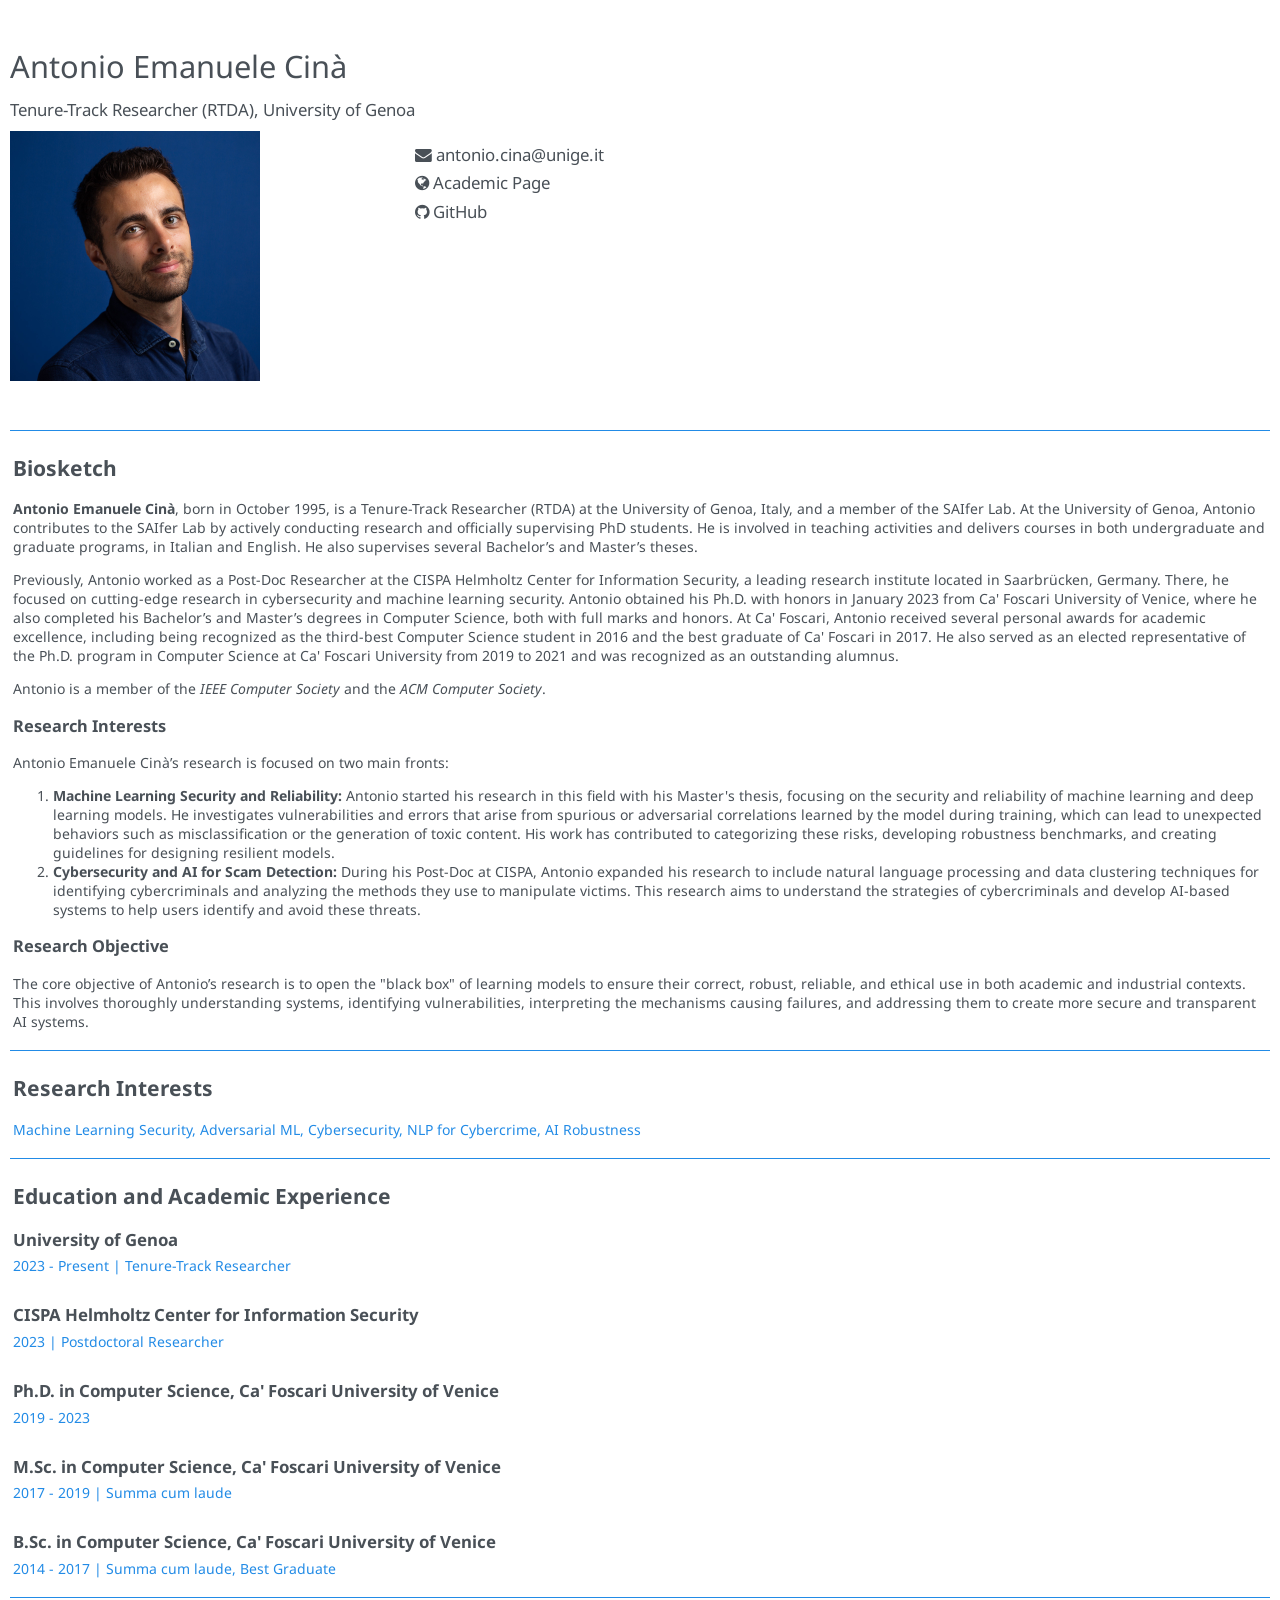
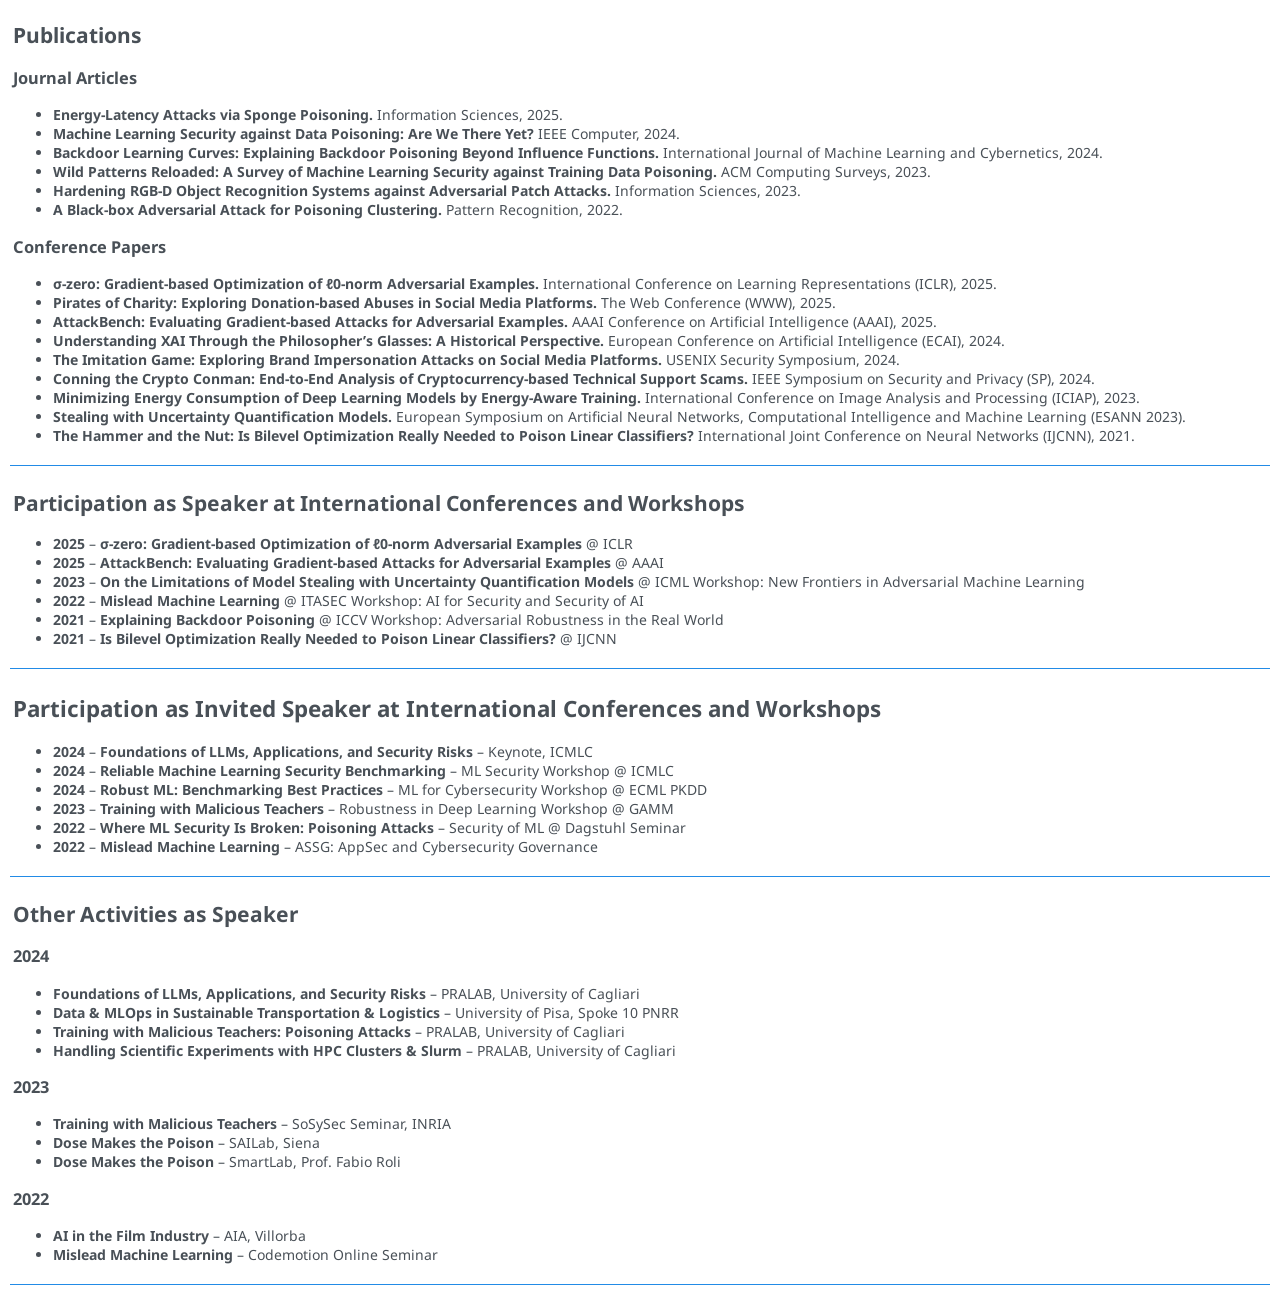
==== index.html @ 0d6fff5a "favicon update" ====
<!DOCTYPE html>
<html>
    <head>
    <title>AcademicWebPage</title>
    <meta charset="UTF-8">
    <meta name="viewport" content="width=device-width, initial-scale=1">
    <link href="https://fonts.googleapis.com/css?family=Noto+Sans" rel="stylesheet">
    <link href="https://maxcdn.bootstrapcdn.com/font-awesome/4.7.0/css/font-awesome.min.css" rel="stylesheet">
    <link rel="stylesheet" href="./assets/css/resume.css">
    <link rel="icon" href="favicon.png" type="image/png" /> 
  </head>

  <body>
      <div class="container">
      <header>
        <div id="name-wrapper">
          <div id="fullname">
            Antonio Emanuele Cinà
          </div>
          <div id="jobtitle">
            Tenure-Track Researcher (RTDA), University of Genoa
          </div>
          <div>
             <img src="profile.jpg" alt="Profile Picture" class="responsive"> 
          </div>
        </div>
        <div id="contact">
          <div class="contact-item">
            <i class="fa fa-envelope" aria-hidden="true"></i> antonio.cina@unige.it
          </div>
          <div class="contact-item">
            <a href="https://cinofix.github.io">
            <i class="fa fa-globe" aria-hidden="true"></i> Academic Page
            </a>
          </div>
          <div class="contact-item">
            <a href="https://github.com/Cinofix/">
            <i class="fa fa-github" aria-hidden="true"></i> GitHub
            </a>
          </div>
        </div>
      </header>
      <section id="biosketch">
        <div class="section-content">
          <h1>Biosketch</h1>
          <p><strong>Antonio Emanuele Cinà</strong>, born in October 1995, is a Tenure-Track Researcher (RTDA) at the University of Genoa, Italy, and a member of the <a href="https://www.saiferlab.ai/people/antonioemanuelecina">SAIfer Lab</a>. At the University of Genoa, Antonio contributes to the SAIfer Lab by actively conducting research and officially supervising PhD students. He is involved in teaching activities and delivers courses in both undergraduate and graduate programs, in Italian and English. He also supervises several Bachelor’s and Master’s theses.</p>
      
          <p>Previously, Antonio worked as a Post-Doc Researcher at the <a href="https://cispa.de/en">CISPA Helmholtz Center for Information Security</a>, a leading research institute located in Saarbrücken, Germany. There, he focused on cutting-edge research in cybersecurity and machine learning security. Antonio obtained his Ph.D. with honors in January 2023 from Ca' Foscari University of Venice, where he also completed his Bachelor’s and Master’s degrees in Computer Science, both with full marks and honors. At Ca' Foscari, Antonio received several personal awards for academic excellence, including being recognized as the third-best Computer Science student in 2016 and the best graduate of Ca' Foscari in 2017. He also served as an elected representative of the Ph.D. program in Computer Science at Ca' Foscari University from 2019 to 2021 and was recognized as an outstanding alumnus.</p>
      
          <p>Antonio is a member of the <em>IEEE Computer Society</em> and the <em>ACM Computer Society</em>.</p>
      
          <h3>Research Interests</h3>
          <p>Antonio Emanuele Cinà’s research is focused on two main fronts:</p>
          <ol>
            <li><strong>Machine Learning Security and Reliability:</strong> Antonio started his research in this field with his Master's thesis, focusing on the security and reliability of machine learning and deep learning models. He investigates vulnerabilities and errors that arise from spurious or adversarial correlations learned by the model during training, which can lead to unexpected behaviors such as misclassification or the generation of toxic content. His work has contributed to categorizing these risks, developing robustness benchmarks, and creating guidelines for designing resilient models.</li>
            <li><strong>Cybersecurity and AI for Scam Detection:</strong> During his Post-Doc at CISPA, Antonio expanded his research to include natural language processing and data clustering techniques for identifying cybercriminals and analyzing the methods they use to manipulate victims. This research aims to understand the strategies of cybercriminals and develop AI-based systems to help users identify and avoid these threats.</li>
          </ol>
      
          <h3>Research Objective</h3>
          <p>The core objective of Antonio’s research is to open the "black box" of learning models to ensure their correct, robust, reliable, and ethical use in both academic and industrial contexts. This involves thoroughly understanding systems, identifying vulnerabilities, interpreting the mechanisms causing failures, and addressing them to create more secure and transparent AI systems.</p>
        </div>
      </section>

      <section id="research-interests">
        <div class="section-content">
          <h1>Research Interests</h1>
        
          <div class="highlight">
            Machine Learning Security, Adversarial ML, Cybersecurity, NLP for Cybercrime, AI Robustness
          </div>
        </div>
      </section>

      <section id="education">
        <div class="section-content">
          <h1>Education and Academic Experience</h1>
          <div class="block">
            <div class="block-title">University of Genoa</div>
            <div class="block-subtitle">2023 - Present | Tenure-Track Researcher</div>
          </div>
          <div class="block">
            <div class="block-title">CISPA Helmholtz Center for Information Security</div>
            <div class="block-subtitle">2023 | Postdoctoral Researcher</div>
          </div>
          <div class="block">
            <div class="block-title">Ph.D. in Computer Science, Ca' Foscari University of Venice</div>
            <div class="block-subtitle">2019 - 2023</div>
          </div>
          <div class="block">
            <div class="block-title">M.Sc. in Computer Science, Ca' Foscari University of Venice</div>
            <div class="block-subtitle">2017 - 2019 | Summa cum laude</div>
          </div>
          <div class="block">
            <div class="block-title">B.Sc. in Computer Science, Ca' Foscari University of Venice</div>
            <div class="block-subtitle">2014 - 2017 | Summa cum laude, Best Graduate</div>
          </div>
        </div>
      </section>

      <section id="publications">
        <div class="section-content">
          <h1>Publications</h1>

          <h3>Journal Articles</h3>
          <ul>
            <li><b>Energy-Latency Attacks via Sponge Poisoning.</b> Information Sciences, 2025.</li>
            <li><b>Machine Learning Security against Data Poisoning: Are We There Yet?</b> IEEE Computer, 2024.</li>
            <li><b>Backdoor Learning Curves: Explaining Backdoor Poisoning Beyond Influence Functions.</b> International Journal of Machine Learning and Cybernetics, 2024.</li>
            <li><b>Wild Patterns Reloaded: A Survey of Machine Learning Security against Training Data Poisoning.</b> ACM Computing Surveys, 2023.</li>
            <li><b>Hardening RGB-D Object Recognition Systems against Adversarial Patch Attacks.</b> Information Sciences, 2023.</li>
            <li><b>A Black-box Adversarial Attack for Poisoning Clustering.</b> Pattern Recognition, 2022.</li>
          </ul>
      
          <h3>Conference Papers</h3>
          <ul>
            <li><b>σ-zero: Gradient-based Optimization of ℓ0-norm Adversarial Examples.</b> International Conference on Learning Representations (ICLR), 2025.</li>
            <li><b>Pirates of Charity: Exploring Donation-based Abuses in Social Media Platforms.</b> The Web Conference (WWW), 2025.</li>
            <li><b>AttackBench: Evaluating Gradient-based Attacks for Adversarial Examples.</b> AAAI Conference on Artificial Intelligence (AAAI), 2025.</li>
            <li><b>Understanding XAI Through the Philosopher’s Glasses: A Historical Perspective.</b> European Conference on Artificial Intelligence (ECAI), 2024.</li>
            <li><b>The Imitation Game: Exploring Brand Impersonation Attacks on Social Media Platforms.</b> USENIX Security Symposium, 2024.</li>
            <li><b>Conning the Crypto Conman: End-to-End Analysis of Cryptocurrency-based Technical Support Scams.</b> IEEE Symposium on Security and Privacy (SP), 2024.</li>
            <li><b>Minimizing Energy Consumption of Deep Learning Models by Energy-Aware Training.</b> International Conference on Image Analysis and Processing (ICIAP), 2023.</li>
            <li><b>Stealing with Uncertainty Quantification Models.</b> European Symposium on Artificial Neural Networks, Computational Intelligence and Machine Learning (ESANN 2023).</li>
            <li><b>The Hammer and the Nut: Is Bilevel Optimization Really Needed to Poison Linear Classifiers?</b> International Joint Conference on Neural Networks (IJCNN), 2021.</li>
          </ul>
        </div>
      </section>

      <section id="presentations">
        <div class="section-content">
          <h1>Participation as Speaker at International Conferences and Workshops</h1>
          <ul>
            <li><strong>2025</strong> – <b>σ-zero: Gradient-based Optimization of ℓ0-norm Adversarial Examples</b> @ ICLR</li>
            <li><strong>2025</strong> – <b>AttackBench: Evaluating Gradient-based Attacks for Adversarial Examples</b> @ AAAI</li>
            <li><strong>2023</strong> – <b>On the Limitations of Model Stealing with Uncertainty Quantification Models</b> @ ICML Workshop: New Frontiers in Adversarial Machine Learning</li>
            <li><strong>2022</strong> – <b>Mislead Machine Learning</b> @ ITASEC Workshop: AI for Security and Security of AI</li>
            <li><strong>2021</strong> – <b>Explaining Backdoor Poisoning</b> @ ICCV Workshop: Adversarial Robustness in the Real World</li>
            <li><strong>2021</strong> – <b>Is Bilevel Optimization Really Needed to Poison Linear Classifiers?</b> @ IJCNN</li>
          </ul>
        </div>
      </section>
      
      <section id="invited-talks">
        <div class="section-content">
          <h1 class="section-title">Participation as Invited Speaker at International Conferences and Workshops</h1>
          <ul>
            <li><strong>2024</strong> – <b>Foundations of LLMs, Applications, and Security Risks</b> – Keynote, ICMLC</li>
            <li><strong>2024</strong> – <b>Reliable Machine Learning Security Benchmarking</b> – ML Security Workshop @ ICMLC</li>
            <li><strong>2024</strong> – <b>Robust ML: Benchmarking Best Practices</b> – ML for Cybersecurity Workshop @ ECML PKDD</li>
            <li><strong>2023</strong> – <b>Training with Malicious Teachers</b> – Robustness in Deep Learning Workshop @ GAMM</li>
            <li><strong>2022</strong> – <b>Where ML Security Is Broken: Poisoning Attacks</b> – Security of ML @ Dagstuhl Seminar</li>
            <li><strong>2022</strong> – <b>Mislead Machine Learning</b> – ASSG: AppSec and Cybersecurity Governance</li>
          </ul>
        </div>
      </section>
      <section id="other-activities">
        <div class="section-content">
          <h1>Other Activities as Speaker</h1>

          <h3>2024</h3>
          <ul>
            <li><b>Foundations of LLMs, Applications, and Security Risks</b> – PRALAB, University of Cagliari</li>
            <li><b>Data & MLOps in Sustainable Transportation & Logistics</b> – University of Pisa, Spoke 10 PNRR</li>
            <li><b>Training with Malicious Teachers: Poisoning Attacks</b> – PRALAB, University of Cagliari</li>
            <li><b>Handling Scientific Experiments with HPC Clusters & Slurm</b> – PRALAB, University of Cagliari</li>
          </ul>
          
          <h3>2023</h3>
          <ul>
            <li><b>Training with Malicious Teachers</b> – SoSySec Seminar, INRIA</li>
            <li><b>Dose Makes the Poison</b> – SAILab, Siena</li>
            <li><b>Dose Makes the Poison</b> – SmartLab, Prof. Fabio Roli</li>
          </ul>
          
          <h3>2022</h3>
          <ul>
            <li><b>AI in the Film Industry</b> – AIA, Villorba</li>
            <li><b>Mislead Machine Learning</b> – Codemotion Online Seminar</li>
          </ul>
        </div>
      </section>
  </body>
</html>
---- assets/css/resume.css ----
/* Theme of Crisp Minimal Resume Copyright (c) David Zhang, 2019 */
html { width: 100%; font-size: 14px; }

body { text-align: center; width: 100%; font-family: "Noto Sans", "Segoe UI", Roboto, Helvetica, "Hiragino Sans GB", "Microsoft Yahei", sans-serif; -webkit-font-smoothing: antialiased; font-size: 1rem; margin: 0; color: #495057; background-color: #fff; }

a { text-decoration: none; color: inherit; }
a:hover { text-decoration: underline; }

.container { margin-left: auto; margin-right: auto; margin-bottom: 1rem; max-width: 90rem; text-align: left; }

@media screen and (max-width: 48rem) { html { font-size: 12px; }
  .container { padding-left: .4rem; padding-right: .4rem; } }
@media print { html { font-size: 12px; }
  .print { display: none; } }
header { display: flex; border-bottom: 0.1rem solid #228be6; padding-top: 2.2rem; padding-bottom: 2.2rem; }

#name-wrapper { padding-top: 1rem; padding-bottom: 1rem; }

#fullname { font-size: 2.2rem; }

#jobtitle { font-size: 1.2rem; margin-top: .8rem; }

.responsive { width: 100%; max-width: 250px; height: auto; margin-top: 10px; }

#contact { font-size: 1.2rem; padding-top: 8rem; }

.contact-item { margin-top: .4rem; }
.contact-item:nth-child(1) { margin-top: 0; }
.contact-item:a { color: inherit; text-decoration: none; }

@media screen and (max-width: 48rem) { header { display: block; padding-bottom: 1rem; }
  #name-wrapper { text-align: center; padding-bottom: 2rem; }
  #contact { padding-top: 1rem; border-top: 0.1rem solid #228be6; }
  .contact-item { padding-top: .2rem; padding-left: .4rem; } }
section { display: flex; padding-top: 0.4rem; padding-bottom: 0.4rem; padding-left: .2rem; border-bottom: 0.1rem solid #228be6; hyphens: auto; }

.section-title { font-size: 1.6rem; text-align: left; min-width: 10rem; }

.section-flex { display: flex; flex-wrap: wrap; }

.block { margin-bottom: 2rem; }
.block:last-child { margin-bottom: 0; }

.block-square { width: 18rem; }
.block-square:nth-last-child(2) { margin-bottom: 0; }

.block-title { font-size: 1.2rem; margin-bottom: .4rem; font-weight: bold; }

.block-subtitle { font-size: 1rem; margin-bottom: 1rem; color: #228be6; }

.block-content { font-size: 1rem; line-height: 1.5; }

@media screen and (max-width: 48rem) { section { display: block; padding-top: 2rem; padding-bottom: 2rem; }
  .section-title { text-align: center; margin-bottom: 2rem; }
  .section-flex { display: block; }
  .block-square:nth-last-child(2) { margin-bottom: 2rem; } }
.highlight { font-size: 1rem; margin-bottom: 1rem; color: #228be6; }

footer { color: #228be6; font-size: 1rem; min-height: 3rem; line-height: 3rem; margin-top: 1rem; margin-bottom: 1rem; }
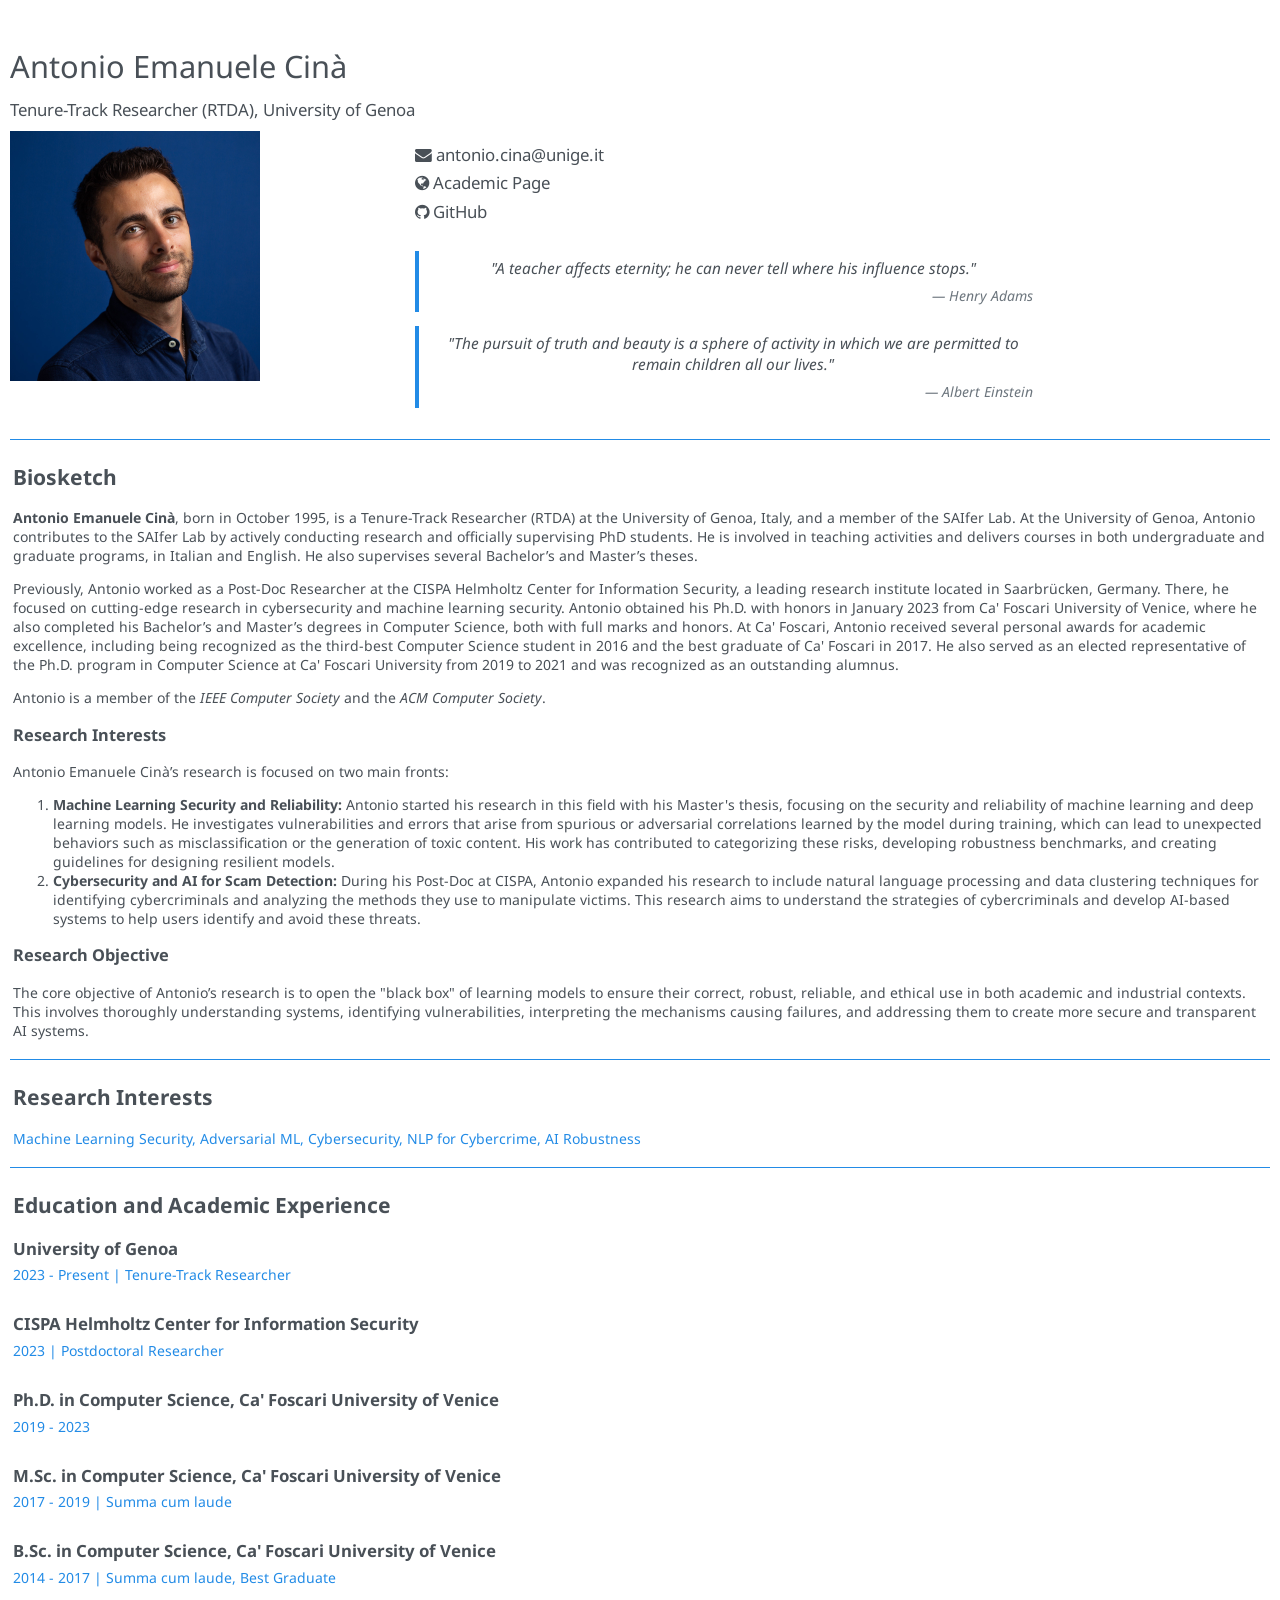
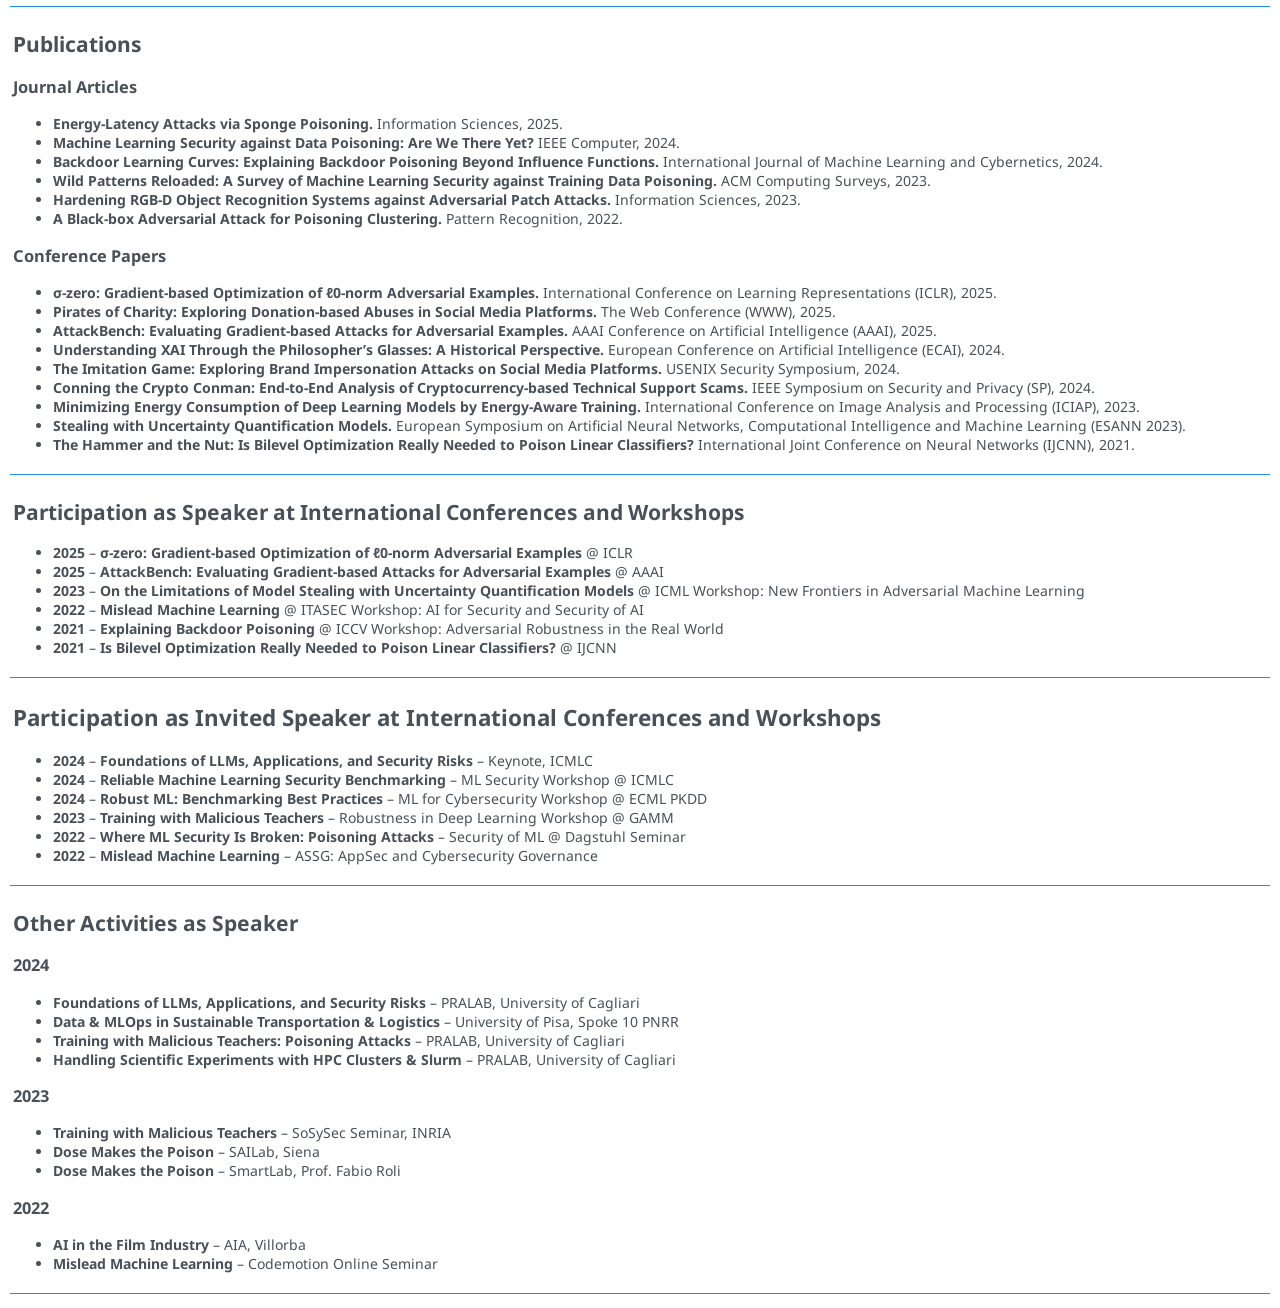
==== commit 3d411994: "cite update" ====
--- a/index.html
+++ b/index.html
@@ -1,7 +1,7 @@
 <!DOCTYPE html>
 <html>
     <head>
-    <title>AcademicWebPage</title>
+    <title>Antonio Emanuele Cinà | Website</title>
     <meta charset="UTF-8">
     <meta name="viewport" content="width=device-width, initial-scale=1">
     <link href="https://fonts.googleapis.com/css?family=Noto+Sans" rel="stylesheet">
@@ -29,7 +29,7 @@
             <i class="fa fa-envelope" aria-hidden="true"></i> antonio.cina@unige.it
           </div>
           <div class="contact-item">
-            <a href="https://cinofix.github.io">
+            <a href="https://rubrica.unige.it/personale/UkJOXVpo">
             <i class="fa fa-globe" aria-hidden="true"></i> Academic Page
             </a>
           </div>
@@ -38,6 +38,16 @@
             <i class="fa fa-github" aria-hidden="true"></i> GitHub
             </a>
           </div>
+          <div class="citation-container">
+            <cite>
+              "A teacher affects eternity; he can never tell where his influence stops."
+              <span class="citation-author">— Henry Adams</span>
+            </cite>
+            <cite>
+              "The pursuit of truth and beauty is a sphere of activity in which we are permitted to remain children all our lives."
+              <span class="citation-author">— Albert Einstein</span>
+            </cite>
+          </div>  
         </div>
       </header>
       <section id="biosketch">
--- a/assets/css/resume.css
+++ b/assets/css/resume.css
@@ -57,3 +57,31 @@
 .highlight { font-size: 1rem; margin-bottom: 1rem; color: #228be6; }
 
 footer { color: #228be6; font-size: 1rem; min-height: 3rem; line-height: 3rem; margin-top: 1rem; margin-bottom: 1rem; }
+
+.citation-container {
+  text-align: center;
+  margin-top: 2rem;
+  font-style: italic;
+  font-size: 1.2rem;
+  color: #495057;
+}
+
+.citation-container cite {
+  display: block;
+  margin-top: 1rem;
+  padding: 0.5rem;
+  max-width: 600px;
+  margin-left: auto;
+  margin-right: auto;
+  border-left: 4px solid #228be6;
+  padding-left: 1rem;
+  font-size: 1.1rem;
+}
+
+.citation-author {
+  display: block;
+  text-align: right;
+  font-size: 1rem;
+  color: #6c757d;
+  margin-top: 0.5rem;
+}
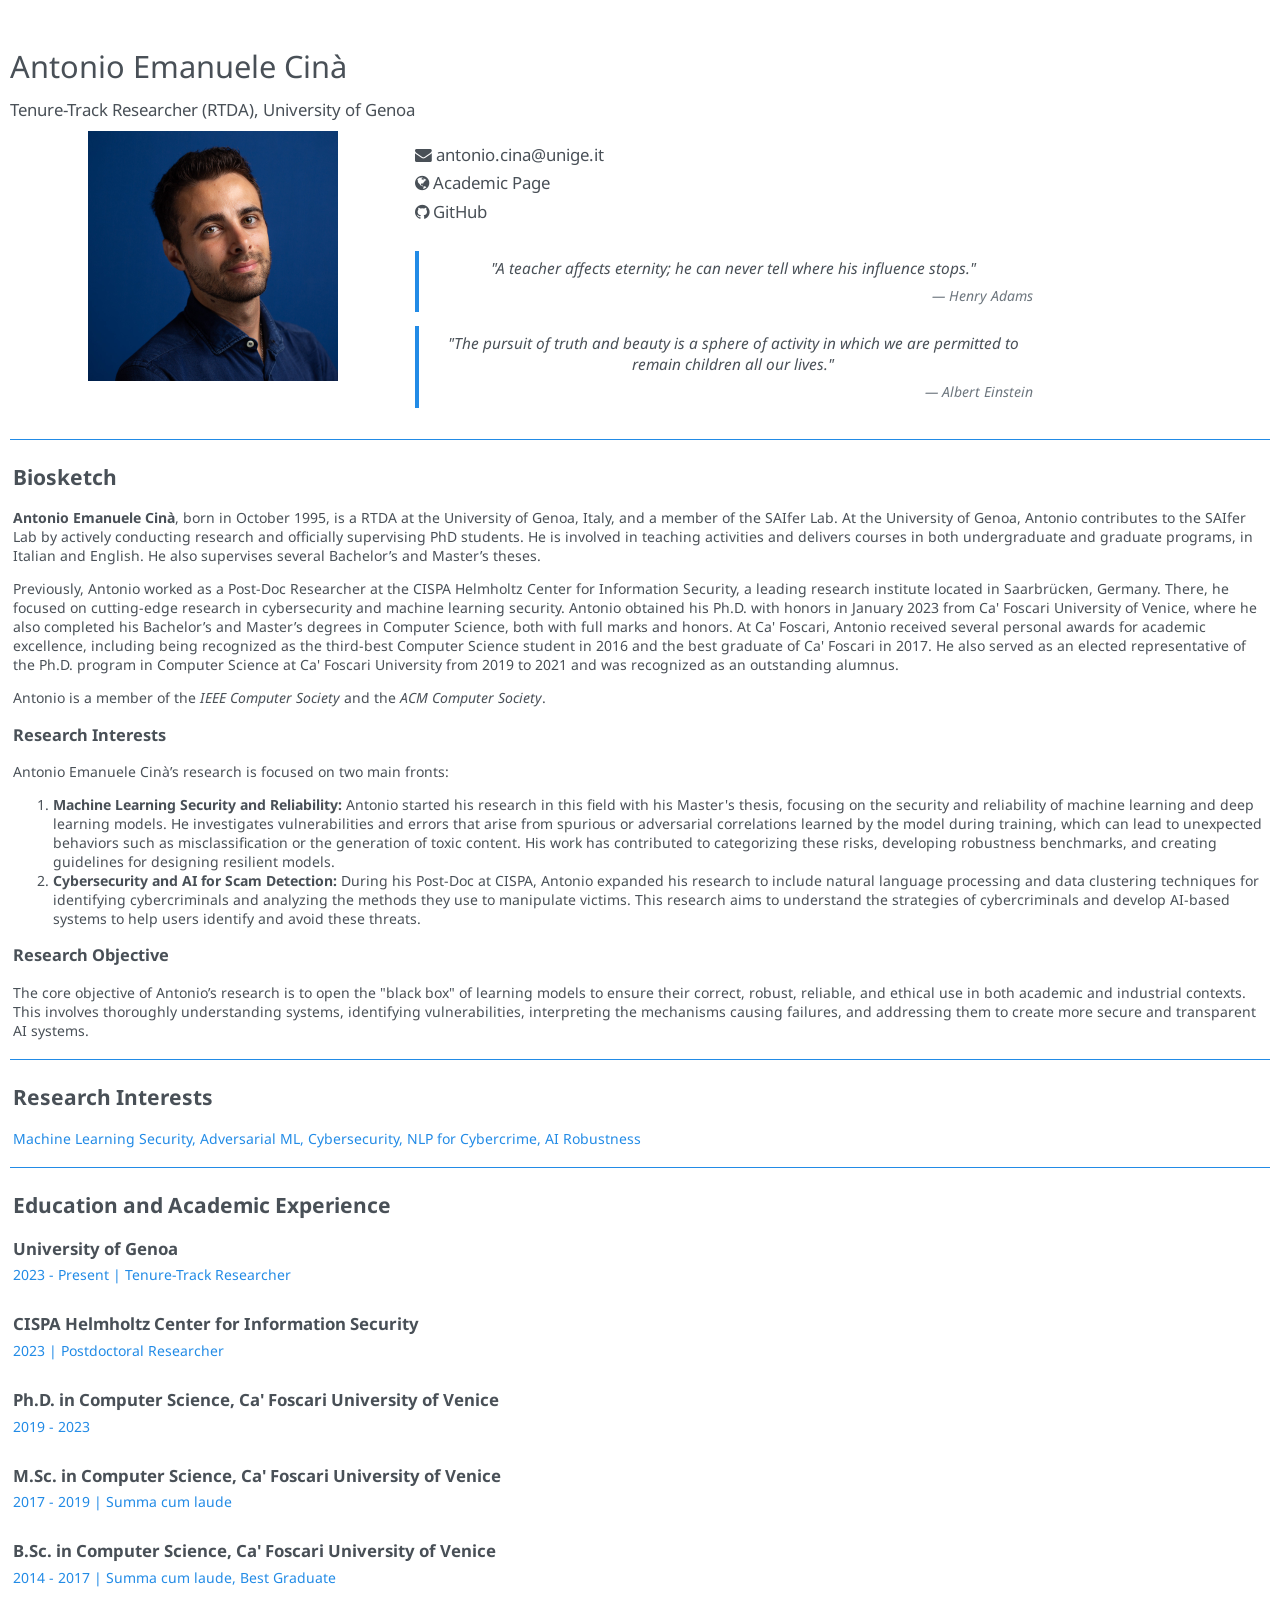
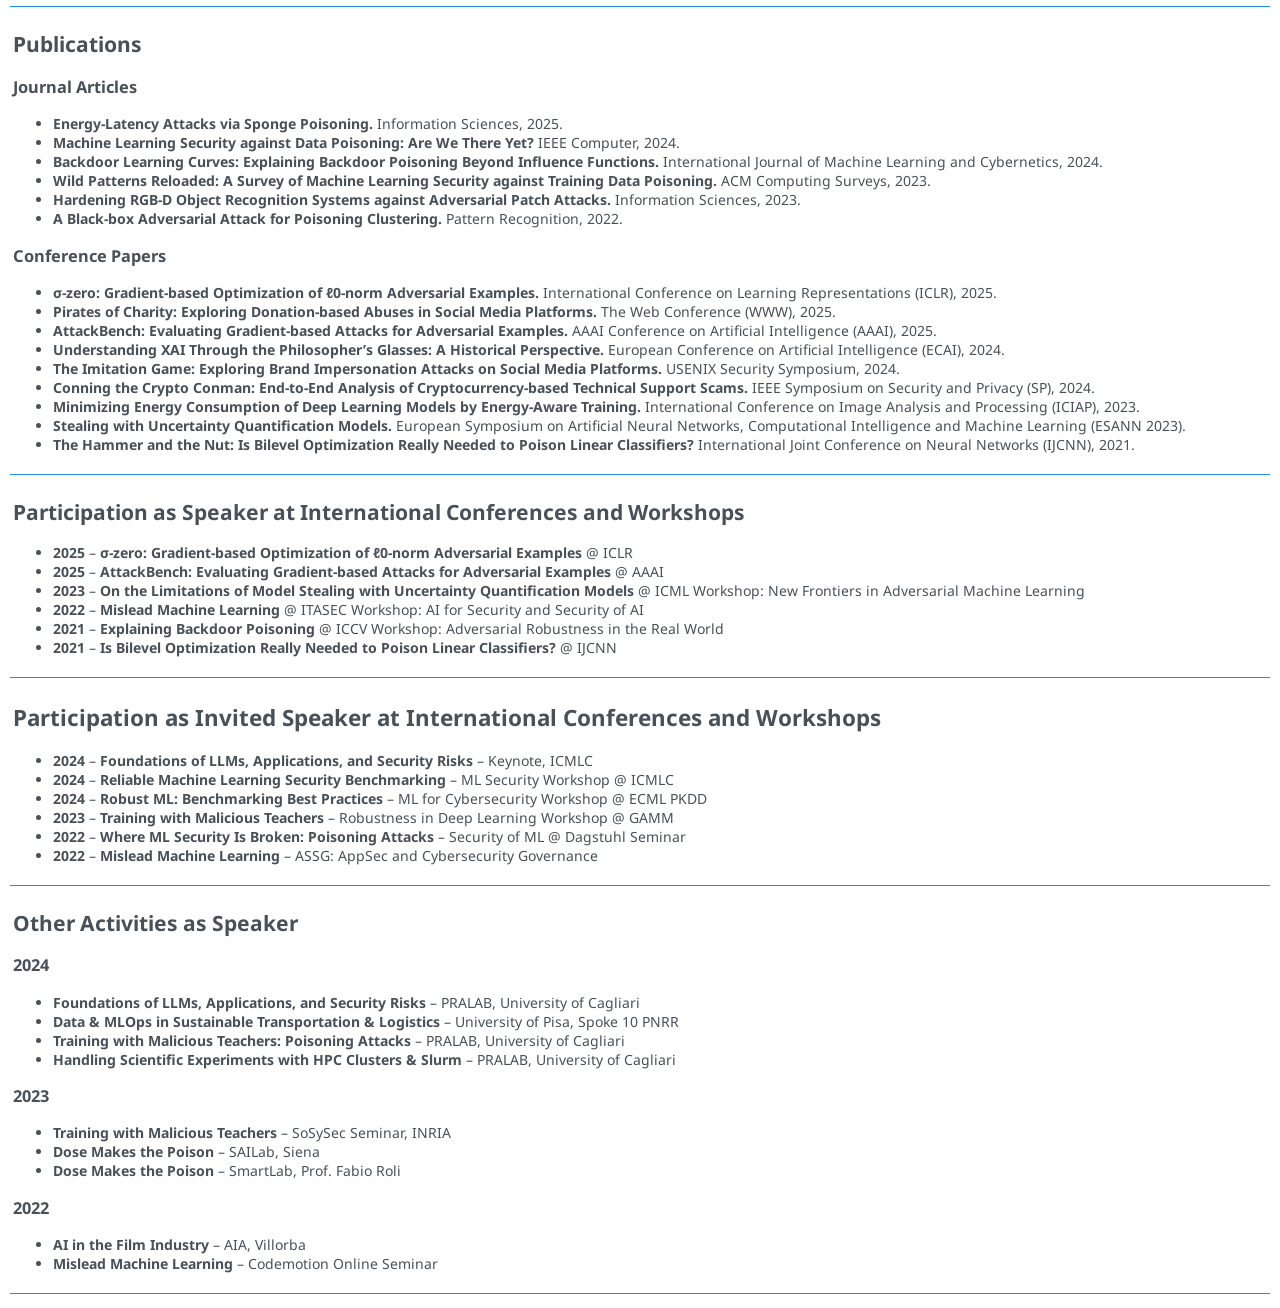
==== commit c5e7be7f: "Bio update" ====
--- a/index.html
+++ b/index.html
@@ -7,7 +7,7 @@
     <link href="https://fonts.googleapis.com/css?family=Noto+Sans" rel="stylesheet">
     <link href="https://maxcdn.bootstrapcdn.com/font-awesome/4.7.0/css/font-awesome.min.css" rel="stylesheet">
     <link rel="stylesheet" href="./assets/css/resume.css">
-    <link rel="icon" href="favicon.png" type="image/png" /> 
+    <link rel="icon" href="https://img.icons8.com/color/48/motarboard.png" type="image/png" />
   </head>
 
   <body>
@@ -20,9 +20,9 @@
           <div id="jobtitle">
             Tenure-Track Researcher (RTDA), University of Genoa
           </div>
-          <div>
-             <img src="profile.jpg" alt="Profile Picture" class="responsive"> 
-          </div>
+          <div class="image-container">
+            <img src="profile.jpg" alt="Profile Picture" class="responsive"> 
+         </div>
         </div>
         <div id="contact">
           <div class="contact-item">
@@ -53,7 +53,7 @@
       <section id="biosketch">
         <div class="section-content">
           <h1>Biosketch</h1>
-          <p><strong>Antonio Emanuele Cinà</strong>, born in October 1995, is a Tenure-Track Researcher (RTDA) at the University of Genoa, Italy, and a member of the <a href="https://www.saiferlab.ai/people/antonioemanuelecina">SAIfer Lab</a>. At the University of Genoa, Antonio contributes to the SAIfer Lab by actively conducting research and officially supervising PhD students. He is involved in teaching activities and delivers courses in both undergraduate and graduate programs, in Italian and English. He also supervises several Bachelor’s and Master’s theses.</p>
+          <p><strong>Antonio Emanuele Cinà</strong>, born in October 1995, is a RTDA at the University of Genoa, Italy, and a member of the <a href="https://www.saiferlab.ai/people/antonioemanuelecina">SAIfer Lab</a>. At the University of Genoa, Antonio contributes to the SAIfer Lab by actively conducting research and officially supervising PhD students. He is involved in teaching activities and delivers courses in both undergraduate and graduate programs, in Italian and English. He also supervises several Bachelor’s and Master’s theses.</p>
       
           <p>Previously, Antonio worked as a Post-Doc Researcher at the <a href="https://cispa.de/en">CISPA Helmholtz Center for Information Security</a>, a leading research institute located in Saarbrücken, Germany. There, he focused on cutting-edge research in cybersecurity and machine learning security. Antonio obtained his Ph.D. with honors in January 2023 from Ca' Foscari University of Venice, where he also completed his Bachelor’s and Master’s degrees in Computer Science, both with full marks and honors. At Ca' Foscari, Antonio received several personal awards for academic excellence, including being recognized as the third-best Computer Science student in 2016 and the best graduate of Ca' Foscari in 2017. He also served as an elected representative of the Ph.D. program in Computer Science at Ca' Foscari University from 2019 to 2021 and was recognized as an outstanding alumnus.</p>
       
--- a/assets/css/resume.css
+++ b/assets/css/resume.css
@@ -85,3 +85,9 @@
   color: #6c757d;
   margin-top: 0.5rem;
 }
+
+.image-container {
+  display: flex;
+  justify-content: center; /* Centers horizontally */
+  align-items: center; /* Centers vertically if needed */
+  width: 100%
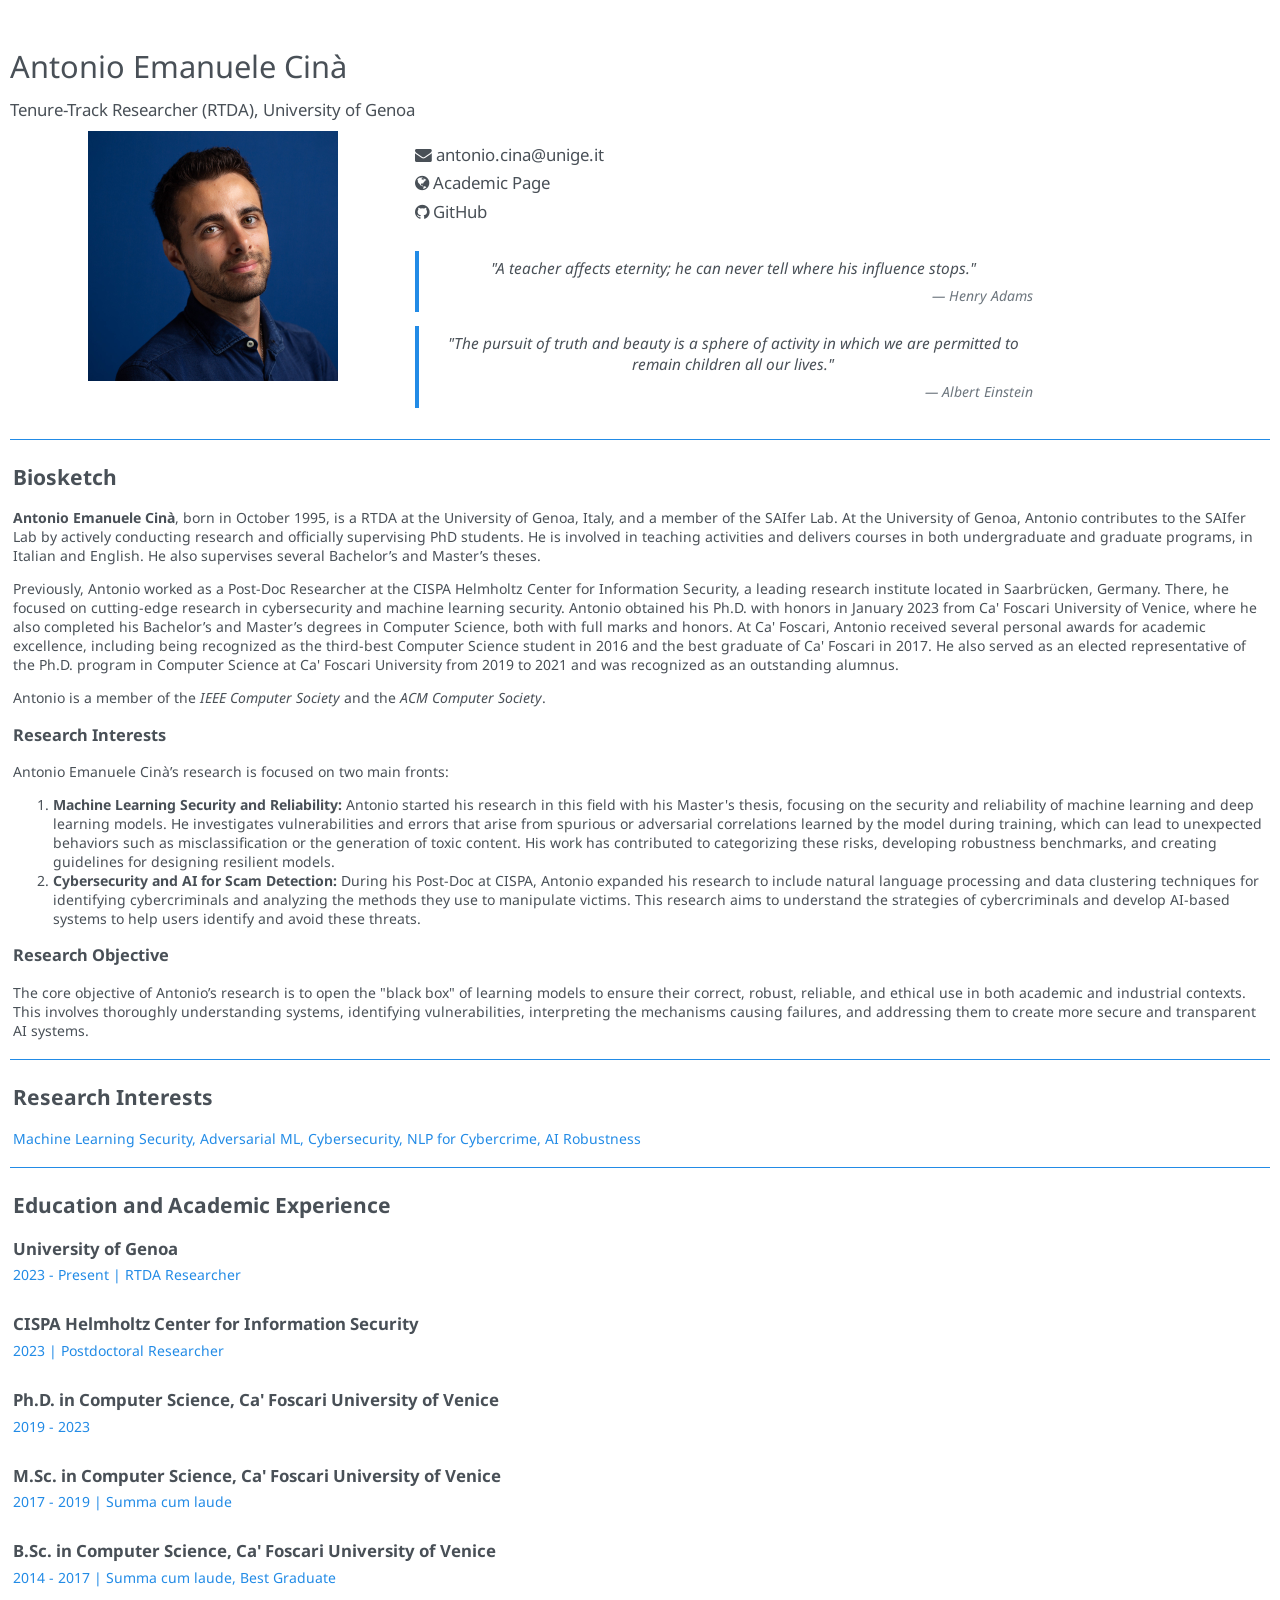
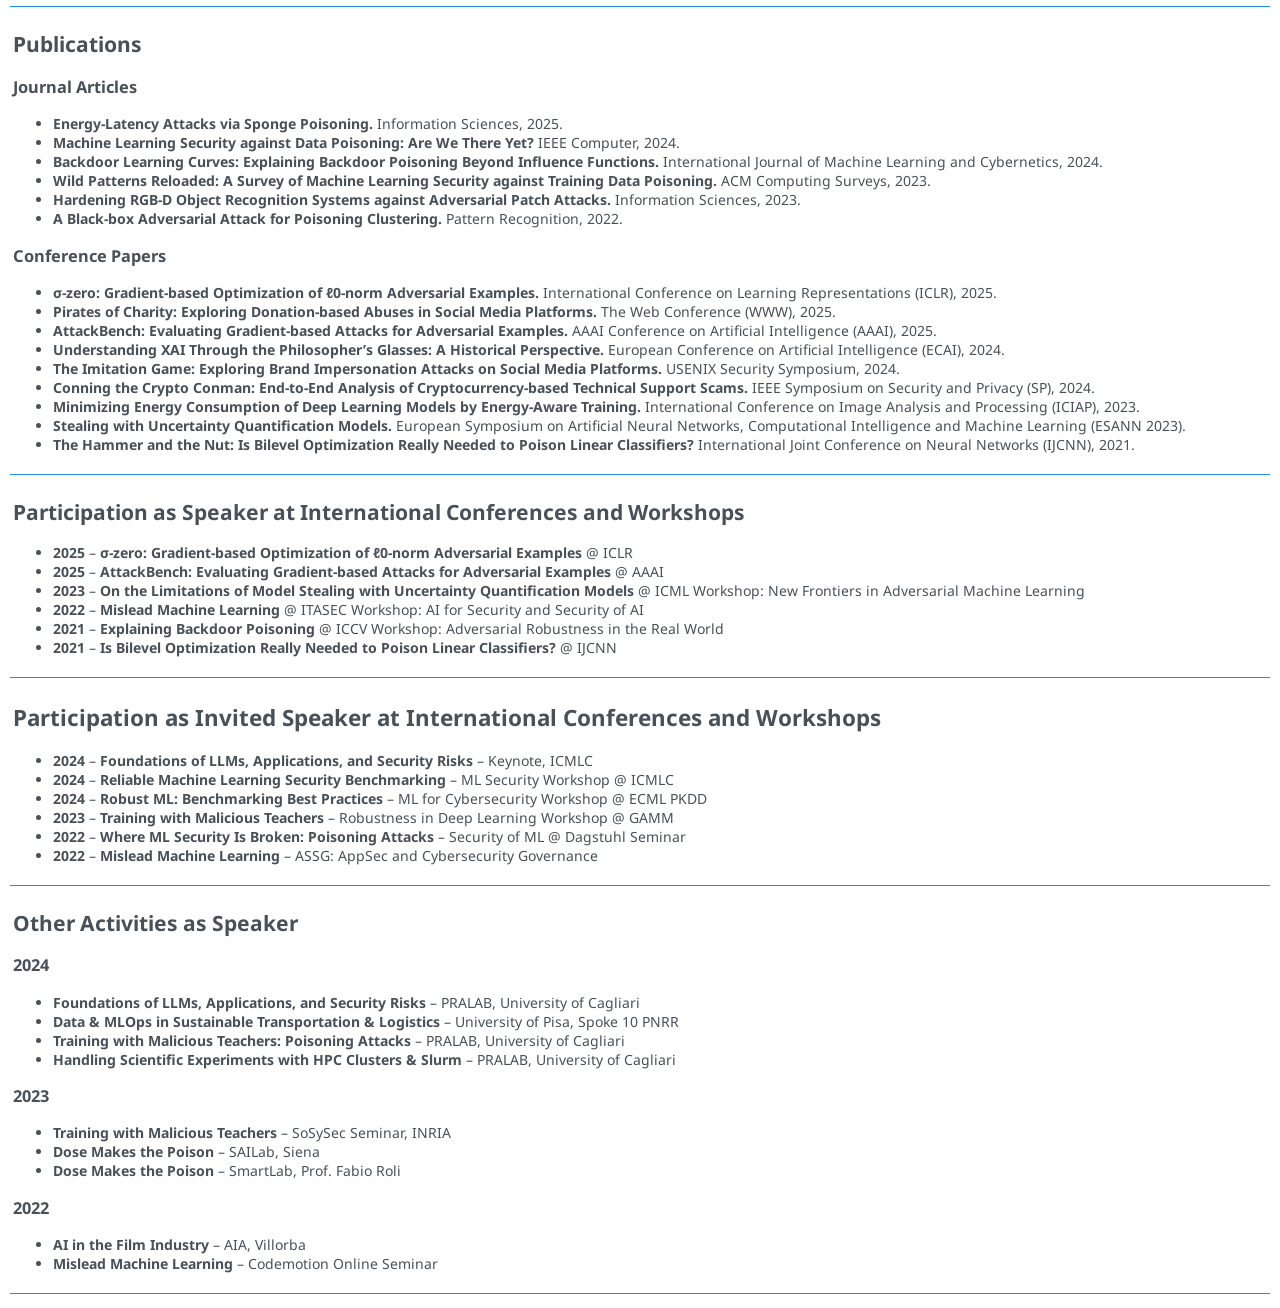
==== commit af2302c8: "Bio update" ====
--- a/index.html
+++ b/index.html
@@ -86,7 +86,7 @@
           <h1>Education and Academic Experience</h1>
           <div class="block">
             <div class="block-title">University of Genoa</div>
-            <div class="block-subtitle">2023 - Present | Tenure-Track Researcher</div>
+            <div class="block-subtitle">2023 - Present | RTDA Researcher</div>
           </div>
           <div class="block">
             <div class="block-title">CISPA Helmholtz Center for Information Security</div>
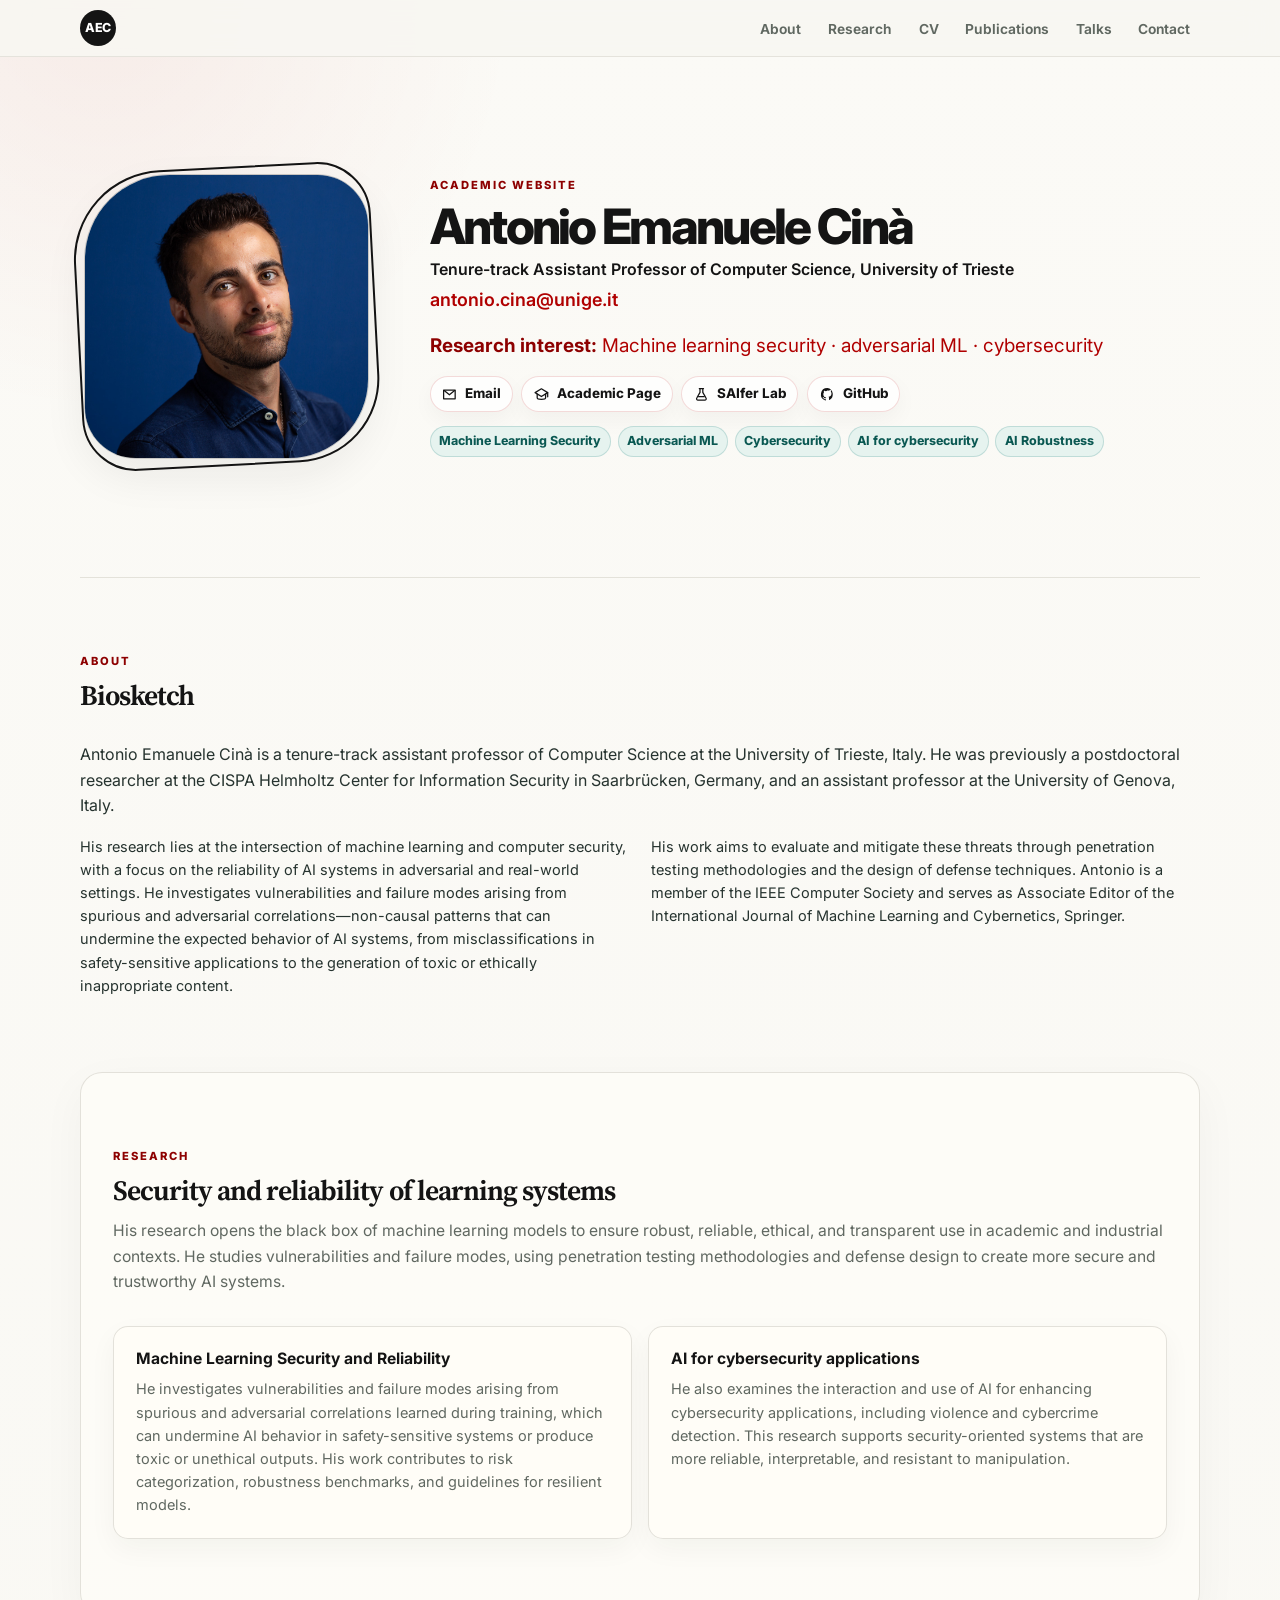
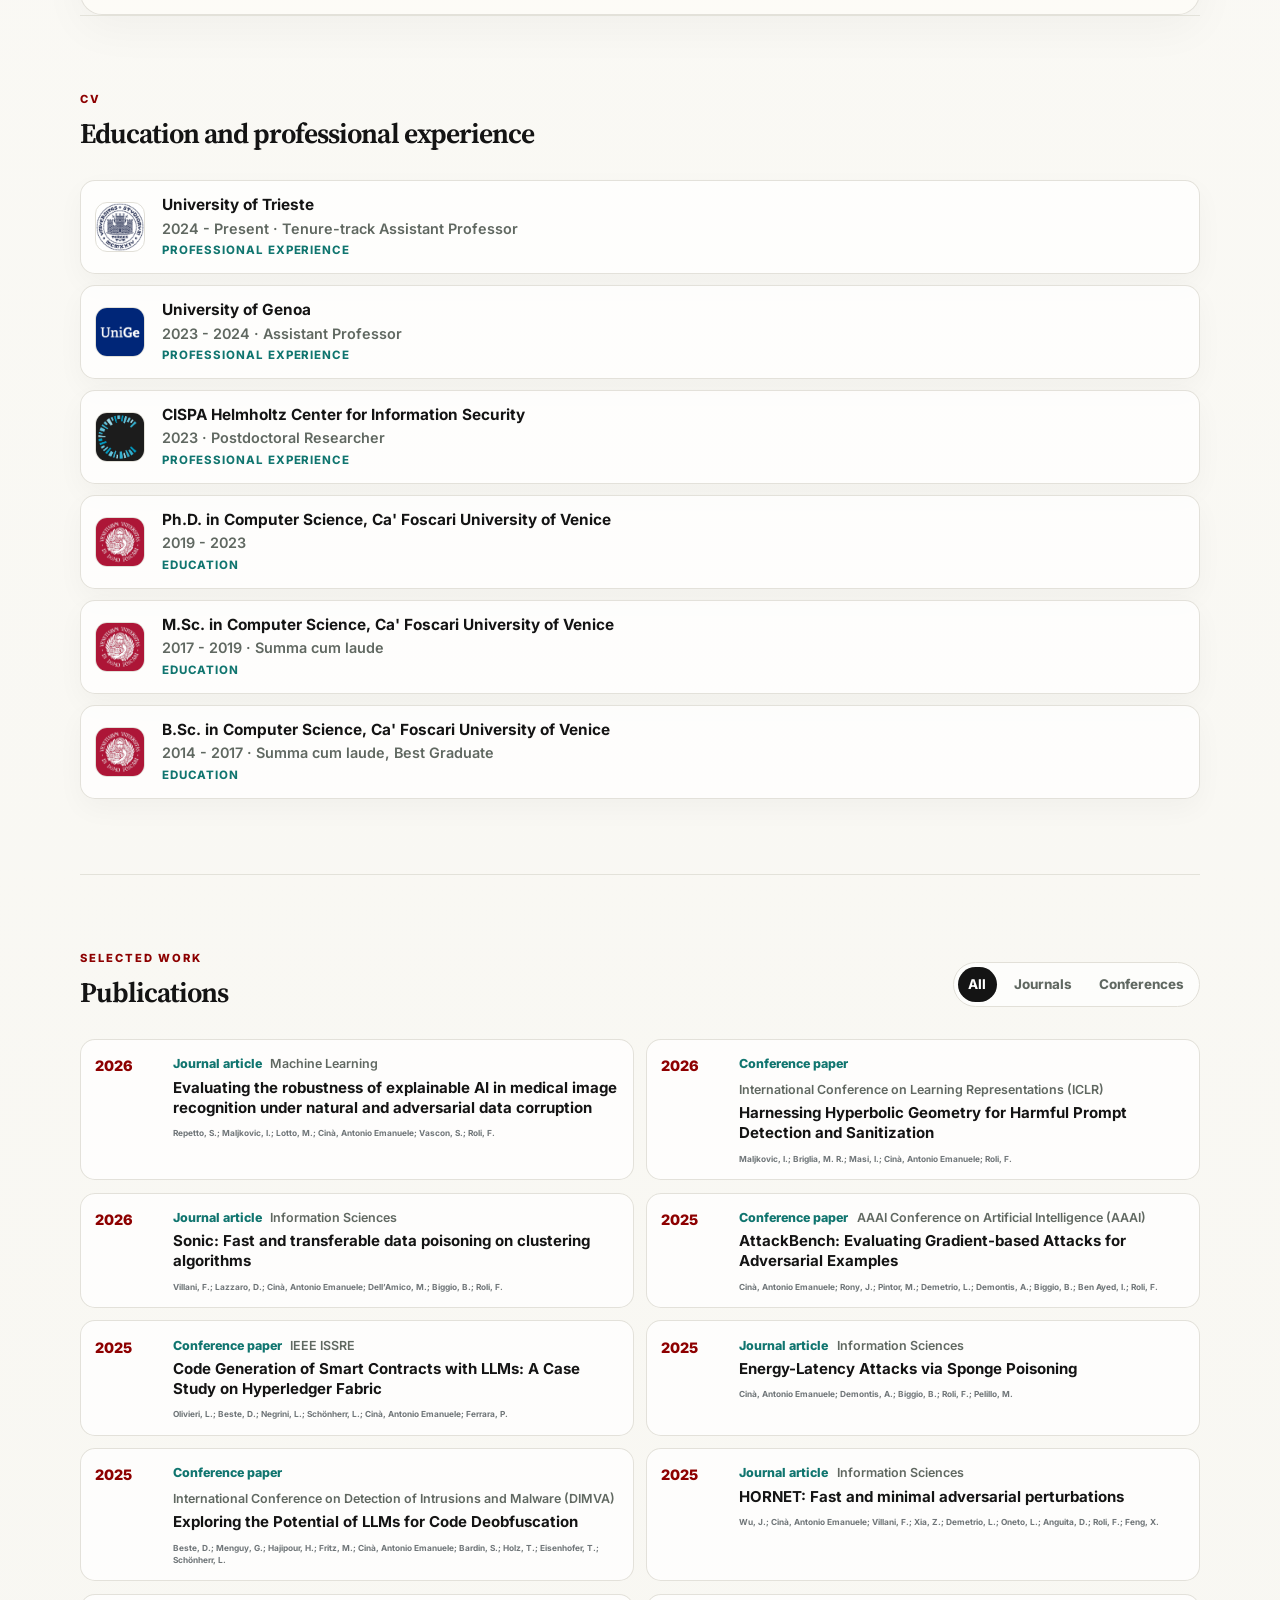
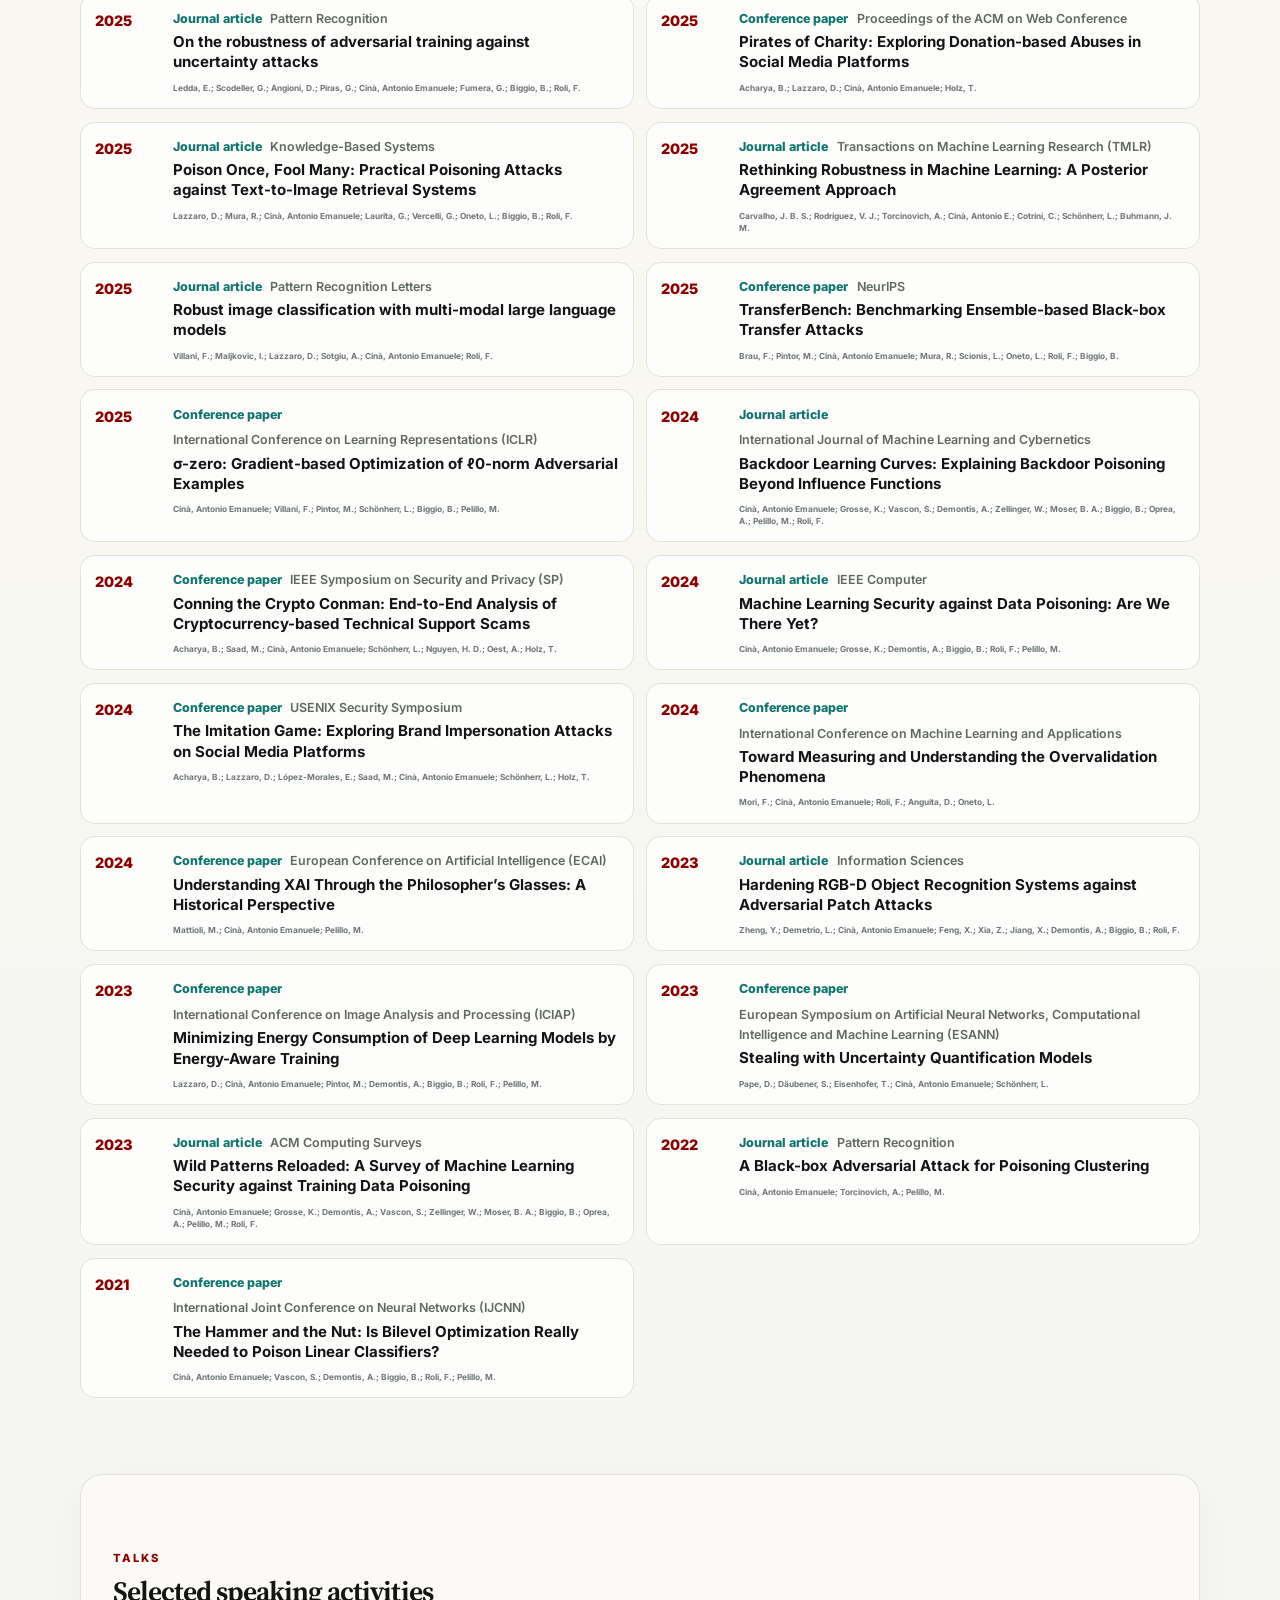
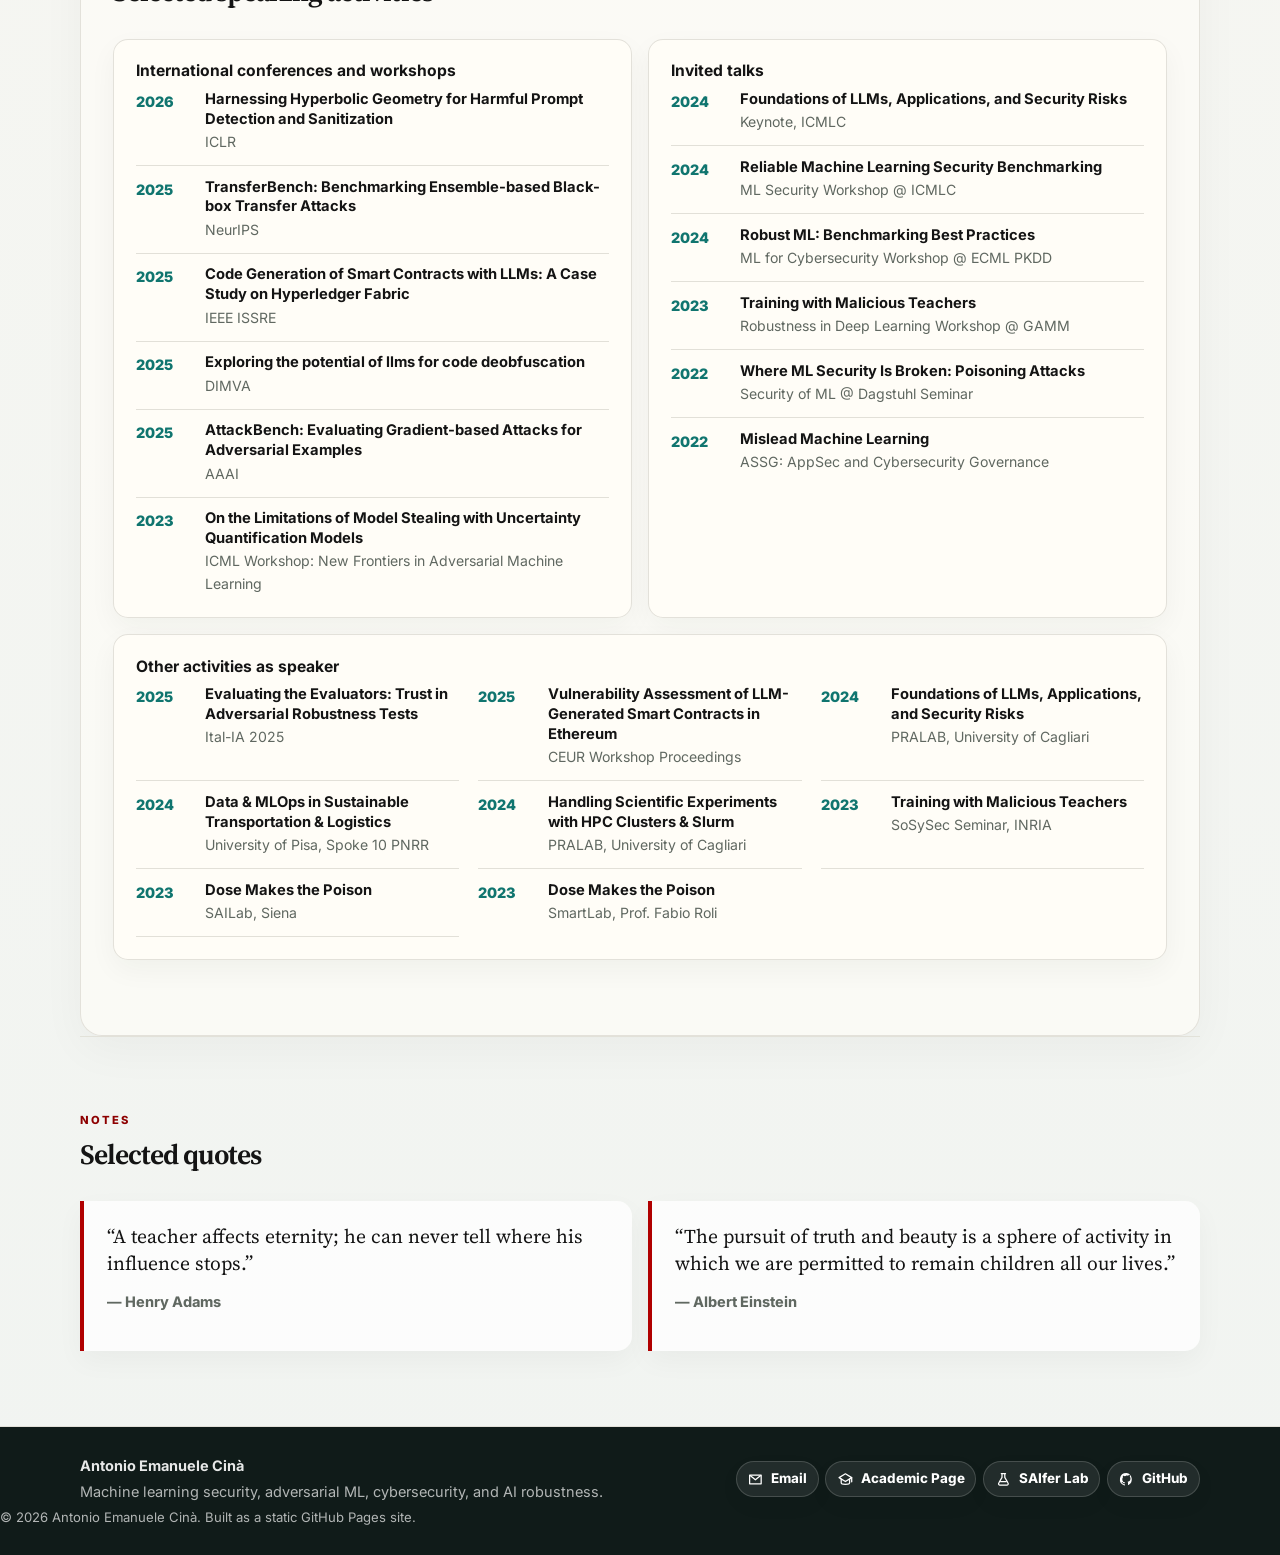
==== commit 2bca6a51: "refactoring" ====
--- a/index.html
+++ b/index.html
@@ -1,193 +1,134 @@
-<!DOCTYPE html>
-<html>
-    <head>
-    <title>Antonio Emanuele Cinà | Website</title>
-    <meta charset="UTF-8">
+<!doctype html>
+<html lang="en">
+  <head>
+    <meta charset="utf-8">
     <meta name="viewport" content="width=device-width, initial-scale=1">
-    <link href="https://fonts.googleapis.com/css?family=Noto+Sans" rel="stylesheet">
-    <link href="https://maxcdn.bootstrapcdn.com/font-awesome/4.7.0/css/font-awesome.min.css" rel="stylesheet">
-    <link rel="stylesheet" href="./assets/css/resume.css">
-    <link rel="icon" href="https://img.icons8.com/color/48/motarboard.png" type="image/png" />
+    <meta name="description" content="Academic website of Antonio Emanuele Cinà, researcher in machine learning security, adversarial machine learning, cybersecurity, and AI robustness.">
+    <meta name="theme-color" content="#b00000">
+    <title>Antonio Emanuele Cinà | Academic Website</title>
+    <link rel="preconnect" href="https://fonts.googleapis.com">
+    <link rel="preconnect" href="https://fonts.gstatic.com" crossorigin>
+    <link href="https://fonts.googleapis.com/css2?family=Inter:wght@400;500;600;700;800&family=Source+Serif+4:opsz,wght@8..60,500;8..60,650&display=swap" rel="stylesheet">
+    <link rel="stylesheet" href="assets/css/style.css">
+    <link rel="icon" href="https://img.icons8.com/color/48/motarboard.png" type="image/png">
   </head>
+  <body>
+    <a class="skip-link" href="#main">Skip to content</a>
 
-  <body>
-      <div class="container">
-      <header>
-        <div id="name-wrapper">
-          <div id="fullname">
-            Antonio Emanuele Cinà
-          </div>
-          <div id="jobtitle">
-            Tenure-Track Researcher (RTDA), University of Genoa
-          </div>
-          <div class="image-container">
-            <img src="profile.jpg" alt="Profile Picture" class="responsive"> 
-         </div>
-        </div>
-        <div id="contact">
-          <div class="contact-item">
-            <i class="fa fa-envelope" aria-hidden="true"></i> antonio.cina@unige.it
-          </div>
-          <div class="contact-item">
-            <a href="https://rubrica.unige.it/personale/UkJOXVpo">
-            <i class="fa fa-globe" aria-hidden="true"></i> Academic Page
-            </a>
-          </div>
-          <div class="contact-item">
-            <a href="https://github.com/Cinofix/">
-            <i class="fa fa-github" aria-hidden="true"></i> GitHub
-            </a>
-          </div>
-          <div class="citation-container">
-            <cite>
-              "A teacher affects eternity; he can never tell where his influence stops."
-              <span class="citation-author">— Henry Adams</span>
-            </cite>
-            <cite>
-              "The pursuit of truth and beauty is a sphere of activity in which we are permitted to remain children all our lives."
-              <span class="citation-author">— Albert Einstein</span>
-            </cite>
-          </div>  
-        </div>
-      </header>
-      <section id="biosketch">
-        <div class="section-content">
-          <h1>Biosketch</h1>
-          <p><strong>Antonio Emanuele Cinà</strong>, born in October 1995, is a RTDA at the University of Genoa, Italy, and a member of the <a href="https://www.saiferlab.ai/people/antonioemanuelecina">SAIfer Lab</a>. At the University of Genoa, Antonio contributes to the SAIfer Lab by actively conducting research and officially supervising PhD students. He is involved in teaching activities and delivers courses in both undergraduate and graduate programs, in Italian and English. He also supervises several Bachelor’s and Master’s theses.</p>
-      
-          <p>Previously, Antonio worked as a Post-Doc Researcher at the <a href="https://cispa.de/en">CISPA Helmholtz Center for Information Security</a>, a leading research institute located in Saarbrücken, Germany. There, he focused on cutting-edge research in cybersecurity and machine learning security. Antonio obtained his Ph.D. with honors in January 2023 from Ca' Foscari University of Venice, where he also completed his Bachelor’s and Master’s degrees in Computer Science, both with full marks and honors. At Ca' Foscari, Antonio received several personal awards for academic excellence, including being recognized as the third-best Computer Science student in 2016 and the best graduate of Ca' Foscari in 2017. He also served as an elected representative of the Ph.D. program in Computer Science at Ca' Foscari University from 2019 to 2021 and was recognized as an outstanding alumnus.</p>
-      
-          <p>Antonio is a member of the <em>IEEE Computer Society</em> and the <em>ACM Computer Society</em>.</p>
-      
-          <h3>Research Interests</h3>
-          <p>Antonio Emanuele Cinà’s research is focused on two main fronts:</p>
-          <ol>
-            <li><strong>Machine Learning Security and Reliability:</strong> Antonio started his research in this field with his Master's thesis, focusing on the security and reliability of machine learning and deep learning models. He investigates vulnerabilities and errors that arise from spurious or adversarial correlations learned by the model during training, which can lead to unexpected behaviors such as misclassification or the generation of toxic content. His work has contributed to categorizing these risks, developing robustness benchmarks, and creating guidelines for designing resilient models.</li>
-            <li><strong>Cybersecurity and AI for Scam Detection:</strong> During his Post-Doc at CISPA, Antonio expanded his research to include natural language processing and data clustering techniques for identifying cybercriminals and analyzing the methods they use to manipulate victims. This research aims to understand the strategies of cybercriminals and develop AI-based systems to help users identify and avoid these threats.</li>
-          </ol>
-      
-          <h3>Research Objective</h3>
-          <p>The core objective of Antonio’s research is to open the "black box" of learning models to ensure their correct, robust, reliable, and ethical use in both academic and industrial contexts. This involves thoroughly understanding systems, identifying vulnerabilities, interpreting the mechanisms causing failures, and addressing them to create more secure and transparent AI systems.</p>
+    <header class="site-header">
+      <nav class="nav wrap" aria-label="Primary navigation">
+        <a class="brand" href="#top" aria-label="Antonio Emanuele Cinà home">AEC</a>
+        <button class="nav-toggle" type="button" aria-expanded="false" aria-controls="nav-links">Menu</button>
+        <ul class="nav-links" id="nav-links">
+          <li><a href="#about">About</a></li>
+          <li><a href="#research">Research</a></li>
+          <li><a href="#experience">CV</a></li>
+          <li><a href="#publications">Publications</a></li>
+          <li><a href="#talks">Talks</a></li>
+          <li><a href="#contact">Contact</a></li>
+        </ul>
+      </nav>
+    </header>
+
+    <main id="main">
+      <section class="hero wrap" id="top" aria-labelledby="person-name">
+        <figure class="portrait-frame">
+          <img id="profile-photo" src="assets/img/profile.jpg" alt="">
+        </figure>
+
+        <div class="hero-copy">
+          <p class="kicker">Academic website</p>
+          <h1 id="person-name">Antonio Emanuele Cinà</h1>
+          <p class="role" id="person-title">Tenure-Track Researcher (RTDA), University of Genoa</p>
+          <a class="hero-email" id="email-link" href="mailto:antonio.cina@unige.it">antonio.cina@unige.it</a>
+          <p class="research-line"><strong>Research interest:</strong> <span id="person-tagline">Machine Learning Security · Adversarial ML · Cybersecurity</span></p>
+          <ul class="contact-icons" id="contact-icons" aria-label="Contact and profile links"></ul>
+          <ul class="tag-list" id="interest-tags" aria-label="Research interests"></ul>
         </div>
       </section>
 
-      <section id="research-interests">
-        <div class="section-content">
-          <h1>Research Interests</h1>
-        
-          <div class="highlight">
-            Machine Learning Security, Adversarial ML, Cybersecurity, NLP for Cybercrime, AI Robustness
+      <section class="section wrap" id="about" aria-labelledby="about-title">
+        <div class="section-header">
+          <p class="kicker">About</p>
+          <h2 id="about-title">Biosketch</h2>
+        </div>
+        <div class="section-content prose" id="bio-text"></div>
+      </section>
+
+      <section class="section section-soft wrap" id="research" aria-labelledby="research-title">
+        <div class="section-header">
+          <p class="kicker">Research</p>
+          <h2 id="research-title">Security and reliability of learning systems</h2>
+          <p id="research-objective" class="section-lede"></p>
+        </div>
+        <div class="card-grid" id="research-focus"></div>
+      </section>
+
+      <section class="section wrap" id="experience" aria-labelledby="experience-title">
+        <div class="section-header">
+          <p class="kicker">CV</p>
+          <h2 id="experience-title">Education and professional experience</h2>
+        </div>
+        <ol class="experience-list" id="timeline"></ol>
+      </section>
+
+      <section class="section wrap" id="publications" aria-labelledby="publications-title">
+        <div class="section-header publication-heading">
+          <div>
+            <p class="kicker">Selected work</p>
+            <h2 id="publications-title">Publications</h2>
           </div>
+          <div class="publication-tabs" role="tablist" aria-label="Publication filters">
+            <button class="tab-button is-active" type="button" role="tab" aria-selected="true" data-filter="all">All</button>
+            <button class="tab-button" type="button" role="tab" aria-selected="false" data-filter="journal">Journals</button>
+            <button class="tab-button" type="button" role="tab" aria-selected="false" data-filter="conference">Conferences</button>
+          </div>
+        </div>
+        <ol class="publication-list filtered" id="publication-list"></ol>
+      </section>
+
+      <section class="section section-soft wrap" id="talks" aria-labelledby="talks-title">
+        <div class="section-header">
+          <p class="kicker">Talks</p>
+          <h2 id="talks-title">Selected speaking activities</h2>
+        </div>
+        <div class="talk-grid">
+          <article class="talk-panel">
+            <h3>International conferences and workshops</h3>
+            <ol class="talk-list" id="conference-talks"></ol>
+          </article>
+          <article class="talk-panel">
+            <h3>Invited talks</h3>
+            <ol class="talk-list" id="invited-talks-list"></ol>
+          </article>
+          <article class="talk-panel full">
+            <h3>Other activities as speaker</h3>
+            <ol class="talk-list compact" id="other-talks-list"></ol>
+          </article>
         </div>
       </section>
 
-      <section id="education">
-        <div class="section-content">
-          <h1>Education and Academic Experience</h1>
-          <div class="block">
-            <div class="block-title">University of Genoa</div>
-            <div class="block-subtitle">2023 - Present | RTDA Researcher</div>
-          </div>
-          <div class="block">
-            <div class="block-title">CISPA Helmholtz Center for Information Security</div>
-            <div class="block-subtitle">2023 | Postdoctoral Researcher</div>
-          </div>
-          <div class="block">
-            <div class="block-title">Ph.D. in Computer Science, Ca' Foscari University of Venice</div>
-            <div class="block-subtitle">2019 - 2023</div>
-          </div>
-          <div class="block">
-            <div class="block-title">M.Sc. in Computer Science, Ca' Foscari University of Venice</div>
-            <div class="block-subtitle">2017 - 2019 | Summa cum laude</div>
-          </div>
-          <div class="block">
-            <div class="block-title">B.Sc. in Computer Science, Ca' Foscari University of Venice</div>
-            <div class="block-subtitle">2014 - 2017 | Summa cum laude, Best Graduate</div>
-          </div>
+      <section class="section quote-section wrap" aria-labelledby="quotes-title">
+        <div class="section-header">
+          <p class="kicker">Notes</p>
+          <h2 id="quotes-title">Selected quotes</h2>
         </div>
+        <div id="quotes" class="quotes"></div>
       </section>
+    </main>
 
-      <section id="publications">
-        <div class="section-content">
-          <h1>Publications</h1>
+    <footer class="footer" id="contact">
+      <div class="wrap footer-inner">
+        <div>
+          <strong>Antonio Emanuele Cinà</strong>
+          <p>Machine learning security, adversarial ML, cybersecurity, and AI robustness.</p>
+        </div>
+        <ul class="footer-links" id="footer-links" aria-label="Footer contact links"></ul>
+      </div>
+      <p class="copyright">© <span id="year"></span> Antonio Emanuele Cinà. Built as a static GitHub Pages site.</p>
+    </footer>
 
-          <h3>Journal Articles</h3>
-          <ul>
-            <li><b>Energy-Latency Attacks via Sponge Poisoning.</b> Information Sciences, 2025.</li>
-            <li><b>Machine Learning Security against Data Poisoning: Are We There Yet?</b> IEEE Computer, 2024.</li>
-            <li><b>Backdoor Learning Curves: Explaining Backdoor Poisoning Beyond Influence Functions.</b> International Journal of Machine Learning and Cybernetics, 2024.</li>
-            <li><b>Wild Patterns Reloaded: A Survey of Machine Learning Security against Training Data Poisoning.</b> ACM Computing Surveys, 2023.</li>
-            <li><b>Hardening RGB-D Object Recognition Systems against Adversarial Patch Attacks.</b> Information Sciences, 2023.</li>
-            <li><b>A Black-box Adversarial Attack for Poisoning Clustering.</b> Pattern Recognition, 2022.</li>
-          </ul>
-      
-          <h3>Conference Papers</h3>
-          <ul>
-            <li><b>σ-zero: Gradient-based Optimization of ℓ0-norm Adversarial Examples.</b> International Conference on Learning Representations (ICLR), 2025.</li>
-            <li><b>Pirates of Charity: Exploring Donation-based Abuses in Social Media Platforms.</b> The Web Conference (WWW), 2025.</li>
-            <li><b>AttackBench: Evaluating Gradient-based Attacks for Adversarial Examples.</b> AAAI Conference on Artificial Intelligence (AAAI), 2025.</li>
-            <li><b>Understanding XAI Through the Philosopher’s Glasses: A Historical Perspective.</b> European Conference on Artificial Intelligence (ECAI), 2024.</li>
-            <li><b>The Imitation Game: Exploring Brand Impersonation Attacks on Social Media Platforms.</b> USENIX Security Symposium, 2024.</li>
-            <li><b>Conning the Crypto Conman: End-to-End Analysis of Cryptocurrency-based Technical Support Scams.</b> IEEE Symposium on Security and Privacy (SP), 2024.</li>
-            <li><b>Minimizing Energy Consumption of Deep Learning Models by Energy-Aware Training.</b> International Conference on Image Analysis and Processing (ICIAP), 2023.</li>
-            <li><b>Stealing with Uncertainty Quantification Models.</b> European Symposium on Artificial Neural Networks, Computational Intelligence and Machine Learning (ESANN 2023).</li>
-            <li><b>The Hammer and the Nut: Is Bilevel Optimization Really Needed to Poison Linear Classifiers?</b> International Joint Conference on Neural Networks (IJCNN), 2021.</li>
-          </ul>
-        </div>
-      </section>
-
-      <section id="presentations">
-        <div class="section-content">
-          <h1>Participation as Speaker at International Conferences and Workshops</h1>
-          <ul>
-            <li><strong>2025</strong> – <b>σ-zero: Gradient-based Optimization of ℓ0-norm Adversarial Examples</b> @ ICLR</li>
-            <li><strong>2025</strong> – <b>AttackBench: Evaluating Gradient-based Attacks for Adversarial Examples</b> @ AAAI</li>
-            <li><strong>2023</strong> – <b>On the Limitations of Model Stealing with Uncertainty Quantification Models</b> @ ICML Workshop: New Frontiers in Adversarial Machine Learning</li>
-            <li><strong>2022</strong> – <b>Mislead Machine Learning</b> @ ITASEC Workshop: AI for Security and Security of AI</li>
-            <li><strong>2021</strong> – <b>Explaining Backdoor Poisoning</b> @ ICCV Workshop: Adversarial Robustness in the Real World</li>
-            <li><strong>2021</strong> – <b>Is Bilevel Optimization Really Needed to Poison Linear Classifiers?</b> @ IJCNN</li>
-          </ul>
-        </div>
-      </section>
-      
-      <section id="invited-talks">
-        <div class="section-content">
-          <h1 class="section-title">Participation as Invited Speaker at International Conferences and Workshops</h1>
-          <ul>
-            <li><strong>2024</strong> – <b>Foundations of LLMs, Applications, and Security Risks</b> – Keynote, ICMLC</li>
-            <li><strong>2024</strong> – <b>Reliable Machine Learning Security Benchmarking</b> – ML Security Workshop @ ICMLC</li>
-            <li><strong>2024</strong> – <b>Robust ML: Benchmarking Best Practices</b> – ML for Cybersecurity Workshop @ ECML PKDD</li>
-            <li><strong>2023</strong> – <b>Training with Malicious Teachers</b> – Robustness in Deep Learning Workshop @ GAMM</li>
-            <li><strong>2022</strong> – <b>Where ML Security Is Broken: Poisoning Attacks</b> – Security of ML @ Dagstuhl Seminar</li>
-            <li><strong>2022</strong> – <b>Mislead Machine Learning</b> – ASSG: AppSec and Cybersecurity Governance</li>
-          </ul>
-        </div>
-      </section>
-      <section id="other-activities">
-        <div class="section-content">
-          <h1>Other Activities as Speaker</h1>
-
-          <h3>2024</h3>
-          <ul>
-            <li><b>Foundations of LLMs, Applications, and Security Risks</b> – PRALAB, University of Cagliari</li>
-            <li><b>Data & MLOps in Sustainable Transportation & Logistics</b> – University of Pisa, Spoke 10 PNRR</li>
-            <li><b>Training with Malicious Teachers: Poisoning Attacks</b> – PRALAB, University of Cagliari</li>
-            <li><b>Handling Scientific Experiments with HPC Clusters & Slurm</b> – PRALAB, University of Cagliari</li>
-          </ul>
-          
-          <h3>2023</h3>
-          <ul>
-            <li><b>Training with Malicious Teachers</b> – SoSySec Seminar, INRIA</li>
-            <li><b>Dose Makes the Poison</b> – SAILab, Siena</li>
-            <li><b>Dose Makes the Poison</b> – SmartLab, Prof. Fabio Roli</li>
-          </ul>
-          
-          <h3>2022</h3>
-          <ul>
-            <li><b>AI in the Film Industry</b> – AIA, Villorba</li>
-            <li><b>Mislead Machine Learning</b> – Codemotion Online Seminar</li>
-          </ul>
-        </div>
-      </section>
+    <script src="assets/js/site-data.js"></script>
+    <script src="assets/js/main.js"></script>
   </body>
 </html>
--- a/assets/css/style.css
+++ b/assets/css/style.css
@@ -0,0 +1,446 @@
+:root {
+  color-scheme: light;
+  --bg: #f8f7f2;
+  --surface: #fffdf8;
+  --surface-strong: #ffffff;
+  --text: #141414;
+  --muted: #606861;
+  --line: #e2e0d8;
+  --accent: #b00000;
+  --accent-strong: #8d0000;
+  --accent-soft: #f7e7e3;
+  --teal: #10756f;
+  --teal-soft: #e6f3ef;
+  --shadow: 0 16px 44px rgba(28, 30, 27, 0.07);
+  --radius-lg: 22px;
+  --radius-md: 15px;
+  --radius-sm: 10px;
+  --font-sans: "Inter", system-ui, -apple-system, BlinkMacSystemFont, "Segoe UI", sans-serif;
+  --font-serif: "Source Serif 4", Georgia, serif;
+}
+
+* { box-sizing: border-box; }
+html { scroll-behavior: smooth; }
+body {
+  margin: 0;
+  background:
+    radial-gradient(circle at 8% 0%, rgba(176, 0, 0, 0.06), transparent 26rem),
+    linear-gradient(180deg, #fbfaf6 0%, var(--bg) 58%, #f1f4f1 100%);
+  color: var(--text);
+  font-family: var(--font-sans);
+  font-size: 14.5px;
+  line-height: 1.6;
+  text-rendering: optimizeLegibility;
+  -webkit-font-smoothing: antialiased;
+}
+
+img { display: block; max-width: 100%; }
+a { color: var(--text); text-decoration: none; }
+a:hover { color: var(--text); }
+:focus-visible { outline: 3px solid var(--accent); outline-offset: 4px; }
+
+.wrap { width: min(1120px, calc(100% - 44px)); margin-inline: auto; }
+
+.skip-link {
+  position: fixed;
+  top: 1rem;
+  left: 1rem;
+  z-index: 100;
+  transform: translateY(-150%);
+  border-radius: 999px;
+  background: var(--text);
+  color: #fff;
+  padding: 0.7rem 1rem;
+}
+.skip-link:focus { transform: translateY(0); }
+
+.site-header {
+  position: sticky;
+  top: 0;
+  z-index: 20;
+  border-bottom: 1px solid rgba(226, 224, 216, 0.86);
+  background: rgba(248, 247, 242, 0.9);
+  backdrop-filter: blur(18px);
+}
+.nav { display: flex; align-items: center; justify-content: space-between; gap: 1rem; padding-block: 0.62rem; }
+.brand {
+  display: inline-grid;
+  width: 2.25rem;
+  height: 2.25rem;
+  place-items: center;
+  border-radius: 50%;
+  background: var(--text);
+  color: #fff;
+  font-size: 0.78rem;
+  font-weight: 800;
+  letter-spacing: -0.04em;
+  text-decoration: none;
+}
+.nav-toggle {
+  display: none;
+  border: 1px solid var(--line);
+  border-radius: 999px;
+  background: var(--surface);
+  color: var(--text);
+  font-weight: 700;
+  padding: 0.5rem 0.75rem;
+}
+.nav-links,
+.tag-list,
+.contact-icons,
+.footer-links {
+  display: flex;
+  align-items: center;
+  gap: 0.42rem;
+  margin: 0;
+  padding: 0;
+  list-style: none;
+}
+.nav-links { flex-wrap: wrap; justify-content: flex-end; }
+.nav-links a {
+  border-radius: 999px;
+  color: var(--muted);
+  font-size: 0.86rem;
+  font-weight: 650;
+  padding: 0.42rem 0.62rem;
+  text-decoration: none;
+}
+.nav-links a:hover { background: var(--accent-soft); color: var(--accent-strong); }
+
+.hero {
+  display: grid;
+  grid-template-columns: minmax(220px, 292px) minmax(0, 1fr);
+  gap: clamp(1.8rem, 4.5vw, 4.4rem);
+  align-items: center;
+  padding-block: clamp(2.4rem, 6vw, 4.8rem);
+  min-height: 520px;
+}
+.portrait-frame {
+  position: relative;
+  margin: 0;
+  width: min(100%, 285px);
+  justify-self: center;
+}
+.portrait-frame::before {
+  content: "";
+  position: absolute;
+  inset: -7px;
+  z-index: -1;
+  border: 2px solid var(--text);
+  border-radius: 30% 18% 28% 18%;
+  transform: rotate(-3deg);
+}
+.portrait-frame img {
+  width: 100%;
+  aspect-ratio: 1 / 1;
+  object-fit: cover;
+  border: 1px solid rgba(20, 20, 20, 0.22);
+  border-radius: 30% 18% 28% 18%;
+  box-shadow: var(--shadow);
+}
+.hero-copy { max-width: 760px; }
+.kicker {
+  margin: 0 0 0.55rem;
+  color: var(--accent-strong);
+  font-size: 0.7rem;
+  font-weight: 800;
+  letter-spacing: 0.18em;
+  text-transform: uppercase;
+}
+.hero h1 {
+  margin: 0;
+  color: var(--text);
+  font-family: var(--font-sans);
+  font-size: clamp(2.15rem, 4.7vw, 3.05rem);
+  font-weight: 800;
+  letter-spacing: -0.055em;
+  line-height: 0.98;
+}
+.section h2 {
+  margin: 0;
+  color: var(--text);
+  font-family: var(--font-serif);
+  font-size: clamp(1.65rem, 3vw, 1.75rem);
+  font-weight: 650;
+  letter-spacing: -0.035em;
+  line-height: 1.08;
+}
+.role {
+  max-width: 720px;
+  margin: 0.7rem 0 0;
+  color: var(--text);
+  font-size: clamp(1rem, 1.7vw, 1.32rem);
+  font-weight: 650;
+  line-height: 1.32;
+}
+.hero-email {
+  display: inline-block;
+  margin-top: 0.18rem;
+  font-size: clamp(0.96rem, 1.45vw, 1.12rem);
+  font-weight: 600;
+  color: var(--accent);
+}
+.research-line {
+  max-width: 760px;
+  margin: 1.15rem 0 0;
+  color: var(--accent);
+  font-size: clamp(1rem, 1.65vw, 1.18rem);
+  line-height: 1.4;
+}
+.research-line strong { color: var(--accent-strong); }
+.contact-icons { flex-wrap: wrap; margin-top: 1rem; gap: 0.55rem; }
+.icon-link {
+  display: inline-flex;
+  align-items: center;
+  gap: 0.45rem;
+  min-height: 2.28rem;
+  border: 1px solid rgba(176, 0, 0, 0.14);
+  border-radius: 999px;
+  background: rgba(255, 255, 255, 0.76);
+  color: var(--text);
+  font-size: 0.84rem;
+  font-weight: 750;
+  padding: 0.38rem 0.66rem;
+  text-decoration: none;
+  box-shadow: 0 8px 22px rgba(20, 30, 28, 0.04);
+}
+.icon-link:hover { transform: translateY(-1px); background: var(--accent-soft); color: var(--accent-strong); }
+.icon-link svg {
+  width: 1.05rem;
+  height: 1.05rem;
+  fill: none;
+  stroke: currentColor;
+  stroke-width: 1.8;
+  stroke-linecap: round;
+  stroke-linejoin: round;
+}
+.icon-link svg path:first-child:last-child { fill: currentColor; stroke: none; }
+.icon-link.compact { min-height: 2.2rem; background: rgba(255,255,255,0.08); color: #fff; border-color: rgba(255,255,255,0.16); }
+.tag-list { flex-wrap: wrap; margin-top: 0.85rem; }
+.tag {
+  border: 1px solid rgba(16, 117, 111, 0.18);
+  border-radius: 999px;
+  background: var(--teal-soft);
+  color: #0a5852;
+  font-size: 0.78rem;
+  font-weight: 750;
+  padding: 0.28rem 0.54rem;
+}
+
+.section {
+  padding-block: clamp(2.8rem, 6vw, 4.7rem);
+  border-top: 1px solid rgba(226, 224, 216, 0.9);
+}
+.section-soft {
+  width: min(1120px, calc(100% - 44px));
+  border: 1px solid rgba(226, 224, 216, 0.95);
+  border-radius: var(--radius-lg);
+  background: rgba(255, 253, 248, 0.6);
+  padding-inline: clamp(1.15rem, 3vw, 2rem);
+  box-shadow: 0 14px 46px rgba(20, 30, 28, 0.04);
+}
+.section-header {
+  max-width: 1080px;/*780px;*/
+  margin-bottom: clamp(1.2rem, 3vw, 2rem);
+}
+.section-lede { margin: 0.8rem 0 0; color: var(--muted); font-size: 0.98rem; line-height: 1.62; }
+.prose {
+  display: grid;
+  grid-template-columns: repeat(2, minmax(0, 1fr));
+  gap: 1rem 1.4rem;
+}
+.prose p { margin: 0; color: #26332f; }
+.prose p:first-child { grid-column: 1 / -1; font-size: 1rem; }
+.card-grid { display: grid; grid-template-columns: repeat(2, minmax(0, 1fr)); gap: 1rem; }
+.card,
+.talk-panel {
+  border: 1px solid rgba(226, 224, 216, 0.95);
+  border-radius: var(--radius-md);
+  background: rgba(255, 253, 248, 0.88);
+  padding: clamp(1rem, 2vw, 1.35rem);
+  box-shadow: 0 10px 28px rgba(20, 35, 32, 0.045);
+}
+.card h3,
+.talk-panel h3 { margin: 0 0 0.5rem; color: var(--text); font-size: 0.98rem; line-height: 1.3; }
+.card p { margin: 0; color: var(--muted); }
+
+.experience-list { display: grid; gap: 0.72rem; margin: 0; padding: 0; list-style: none; }
+.experience-item {
+  display: grid;
+  grid-template-columns: 52px 1fr;
+  gap: 0.9rem;
+  align-items: center;
+  border: 1px solid rgba(226, 224, 216, 0.95);
+  border-radius: var(--radius-md);
+  background: rgba(255, 255, 255, 0.72);
+  padding: 0.85rem 0.9rem;
+  box-shadow: 0 10px 28px rgba(20, 35, 32, 0.035);
+}
+.experience-logo {
+  display: grid;
+  width: 50px;
+  height: 50px;
+  place-items: center;
+  overflow: hidden;
+  border: 1px solid var(--line);
+  border-radius: 12px;
+  background: #fff;
+  color: var(--teal);
+  font-size: 0.68rem;
+  font-weight: 850;
+  text-align: center;
+}
+.experience-logo img {
+  width: 100%;
+  height: 100%;
+  object-fit: contain;
+}
+.experience-logo.fallback img { display: none; }
+.experience-body { display: grid; gap: 0.08rem; }
+.experience-body strong { color: var(--text); font-size: 0.96rem; line-height: 1.32; }
+.experience-body span { color: var(--muted); font-size: 0.9rem; font-weight: 600; }
+.experience-body em { color: var(--teal); font-size: 0.72rem; font-style: normal; font-weight: 750; text-transform: uppercase; letter-spacing: 0.08em; }
+
+.publication-heading {
+  display: flex;
+  align-items: end;
+  justify-content: space-between;
+  gap: 1.2rem;
+  max-width: none;
+}
+.publication-heading > div:first-child { max-width: 720px; }
+.publication-heading code { border-radius: 0.45rem; background: var(--accent-soft); color: var(--accent-strong); padding: 0.08rem 0.26rem; }
+.publication-tabs {
+  display: inline-flex;
+  flex-wrap: wrap;
+  align-items: center;
+  gap: 0.35rem;
+  width: fit-content;
+  border: 1px solid var(--line);
+  border-radius: 999px;
+  background: rgba(255, 255, 255, 0.72);
+  padding: 0.25rem;
+}
+.tab-button {
+  border: 0;
+  border-radius: 999px;
+  background: transparent;
+  color: var(--muted);
+  cursor: pointer;
+  font: inherit;
+  font-size: 0.84rem;
+  font-weight: 750;
+  padding: 0.42rem 0.68rem;
+}
+.tab-button.is-active { background: var(--text); color: #fff; }
+.publication-list.filtered { display: grid; grid-template-columns: repeat(2, minmax(0, 1fr)); gap: 0.8rem; margin: 0; padding: 0; list-style: none; }
+.publication-item {
+  display: grid;
+  grid-template-columns: 4rem 1fr;
+  gap: 0.85rem;
+  align-items: start;
+  border: 1px solid rgba(226, 224, 216, 0.95);
+  border-radius: var(--radius-md);
+  background: rgba(255, 255, 255, 0.74);
+  padding: 0.88rem;
+}
+.pub-year { color: var(--accent-strong); font-weight: 850; font-size: 0.9rem; }
+.pub-body { display: grid; gap: 0.22rem; }
+.pub-topline { display: flex; flex-wrap: wrap; gap: 0.35rem 0.55rem; color: var(--muted); font-size: 0.78rem; font-weight: 600; }
+.pub-type { color: var(--teal); font-weight: 800; }
+.publication-item strong { color: var(--text); font-size: 0.94rem; line-height: 1.34; }
+.pub-authors {
+  margin: 0.35rem 0 0;
+  color: #6f7578;
+  font-size: 0.52rem;
+  font-weight: 700;
+  line-height: 1.45;
+}
+.pub-authors::first-letter {
+  text-transform: none;
+}
+.talk-grid { display: grid; grid-template-columns: repeat(2, minmax(0, 1fr)); gap: 1rem; }
+.talk-panel.full { grid-column: 1 / -1; }
+.talk-list { display: grid; gap: 0.72rem; margin: 0; padding: 0; list-style: none; }
+.talk-item { display: grid; grid-template-columns: 3.6rem 1fr; gap: 0.75rem; padding-bottom: 0.72rem; border-bottom: 1px solid var(--line); }
+.talk-item:last-child { border-bottom: 0; padding-bottom: 0; }
+.talk-item time { color: var(--teal); font-weight: 850; font-size: 0.9rem; }
+.talk-item strong { display: block; font-size: 0.92rem; line-height: 1.35; }
+.talk-item span span { display: block; color: var(--muted); margin-top: 0.1rem; font-size: 0.88rem; }
+.talk-list.compact { grid-template-columns: repeat(3, minmax(0, 1fr)); column-gap: 1.2rem; }
+
+.quotes { display: grid; grid-template-columns: repeat(2, minmax(0, 1fr)); gap: 1rem; }
+.quotes blockquote {
+  margin: 0;
+  min-height: 150px;
+  border-left: 4px solid var(--accent);
+  border-radius: 0 var(--radius-md) var(--radius-md) 0;
+  background: rgba(255, 255, 255, 0.78);
+  padding: clamp(1rem, 2.5vw, 1.45rem);
+  box-shadow: 0 10px 28px rgba(20, 35, 32, 0.04);
+}
+.quotes p { margin: 0; color: var(--text); font-family: var(--font-serif); font-size: clamp(1rem, 1.6vw, 1.22rem); line-height: 1.38; }
+.quotes cite { display: block; margin-top: 0.72rem; color: var(--muted); font-style: normal; font-weight: 750; }
+
+.footer { border-top: 1px solid var(--line); background: #101b19; color: rgba(255, 255, 255, 0.9); padding-block: 1.7rem; }
+.footer-inner { display: flex; align-items: center; justify-content: space-between; gap: 1.5rem; }
+.footer p { margin: 0.18rem 0 0; color: rgba(255, 255, 255, 0.68); }
+.footer-links { flex-wrap: wrap; justify-content: flex-end; }
+.copyright { width: min(1120px, calc(100% - 44px)); margin: 1rem auto 0; color: rgba(255, 255, 255, 0.58); font-size: 0.82rem; }
+
+@media (prefers-reduced-motion: reduce) {
+  *, *::before, *::after { scroll-behavior: auto !important; transition: none !important; }
+}
+
+@media (max-width: 980px) {
+  .hero { grid-template-columns: 220px 1fr; gap: 2rem; min-height: auto; }
+  .publication-list.filtered { grid-template-columns: 1fr; }
+  .talk-list.compact { grid-template-columns: repeat(2, minmax(0, 1fr)); }
+}
+
+@media (max-width: 820px) {
+  .hero { grid-template-columns: 1fr; padding-block: 2.6rem; }
+  .portrait-frame { justify-self: start; width: min(70vw, 260px); }
+  .prose, .card-grid, .talk-grid, .quotes { grid-template-columns: 1fr; }
+  .prose p:first-child { grid-column: auto; }
+  .publication-heading { display: grid; align-items: start; }
+}
+
+@media (max-width: 720px) {
+  body { font-size: 14px; }
+  .wrap, .section-soft { width: min(100% - 28px, 1120px); }
+  .nav-toggle { display: inline-flex; }
+  .nav { position: relative; }
+  .nav-links {
+    position: absolute;
+    top: calc(100% + 0.5rem);
+    right: 0;
+    display: none;
+    width: min(260px, calc(100vw - 28px));
+    flex-direction: column;
+    align-items: stretch;
+    border: 1px solid var(--line);
+    border-radius: var(--radius-md);
+    background: var(--surface-strong);
+    padding: 0.6rem;
+    box-shadow: var(--shadow);
+  }
+  .nav-links.is-open { display: flex; }
+  .nav-links a { display: block; }
+  .hero h1 { font-size: clamp(2rem, 10vw, 3.1rem); }
+  .role { font-size: 1rem; }
+  .research-line { font-size: 1rem; }
+  .section { padding-block: 2.8rem; }
+  .section h2 { font-size: clamp(1.65rem, 8vw, 2.25rem); }
+  .publication-tabs { border-radius: var(--radius-md); }
+  .publication-item { grid-template-columns: 1fr; gap: 0.25rem; }
+  .experience-item { grid-template-columns: 48px 1fr; padding: 0.82rem; }
+  .experience-logo { width: 46px; height: 46px; }
+  .experience-logo img { width: 30px; height: 30px; }
+  .talk-item { grid-template-columns: 3.2rem 1fr; }
+  .talk-list.compact { grid-template-columns: 1fr; }
+  .footer-inner { align-items: flex-start; flex-direction: column; }
+  .footer-links { justify-content: flex-start; }
+}
+
+#person-title{font-size: 1.1em; font-weight: 600; color: var(--text); margin: 0.5rem 0 0.2rem;}
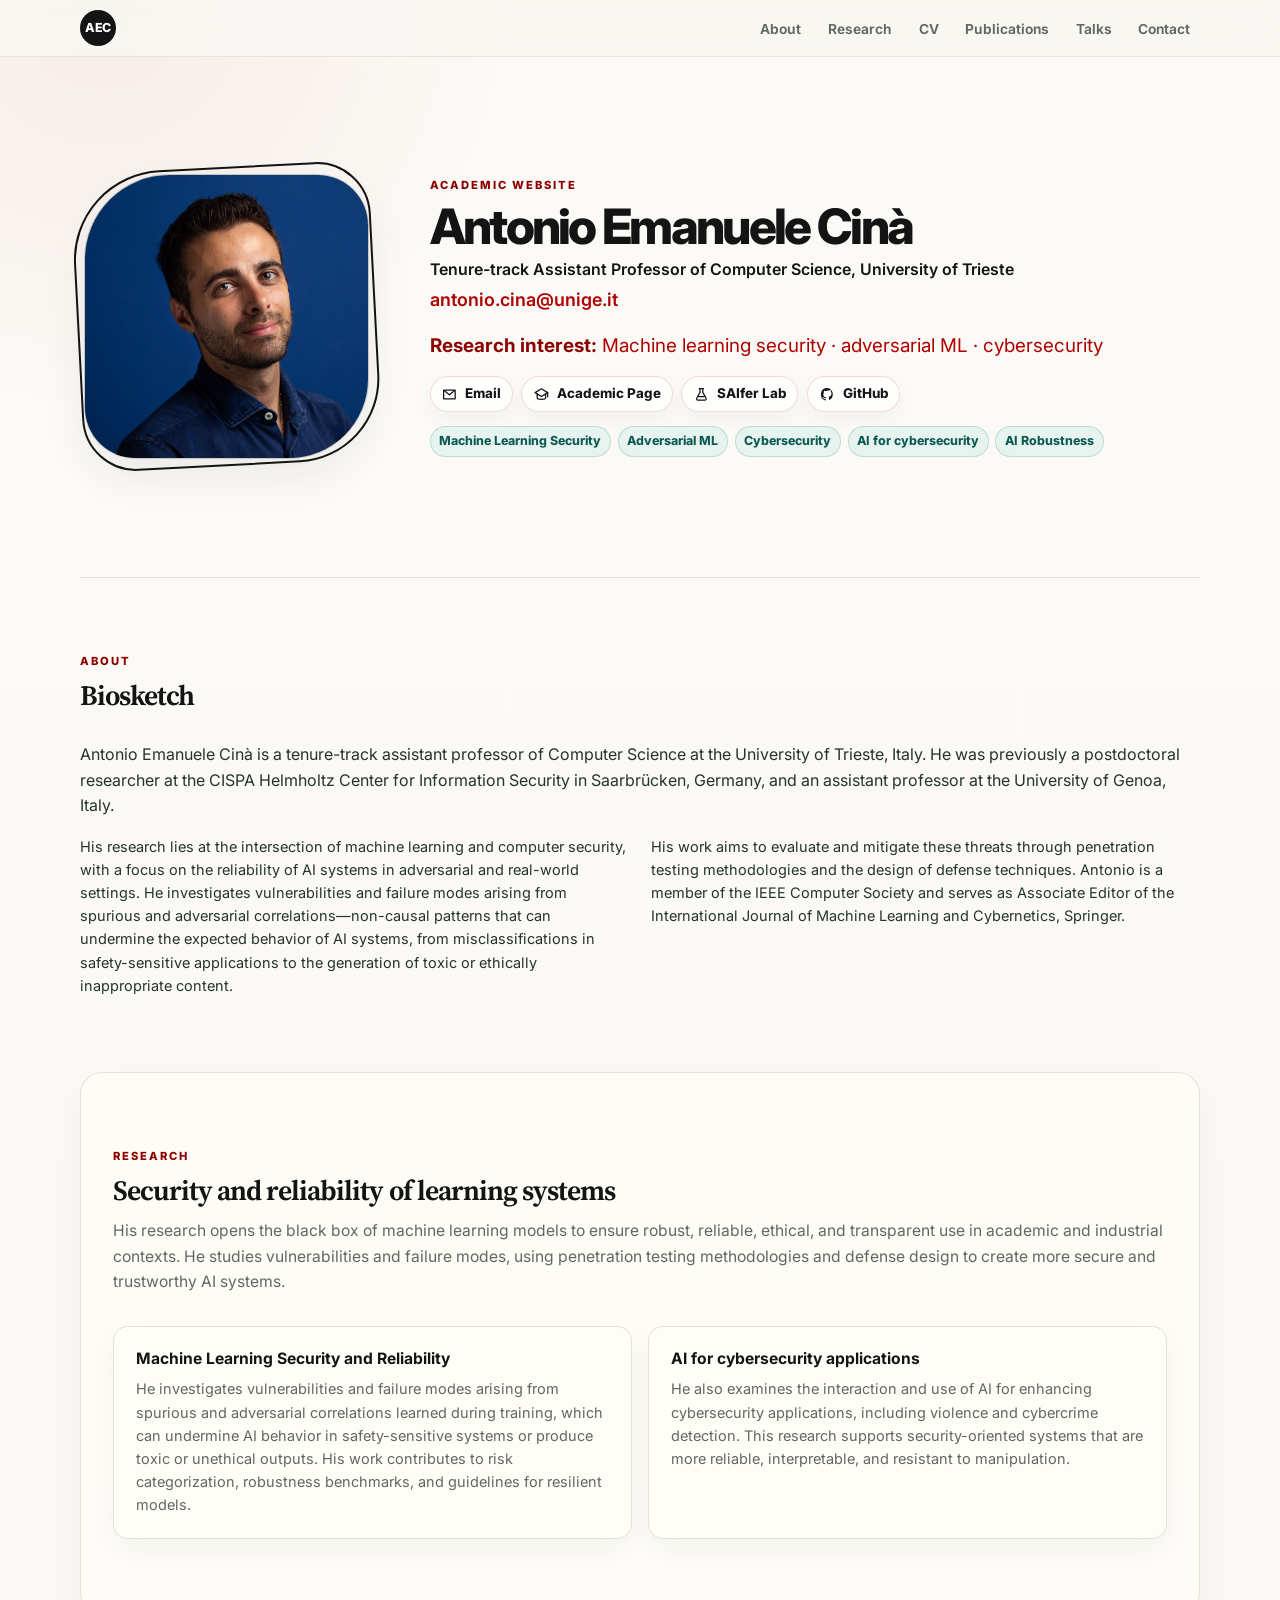
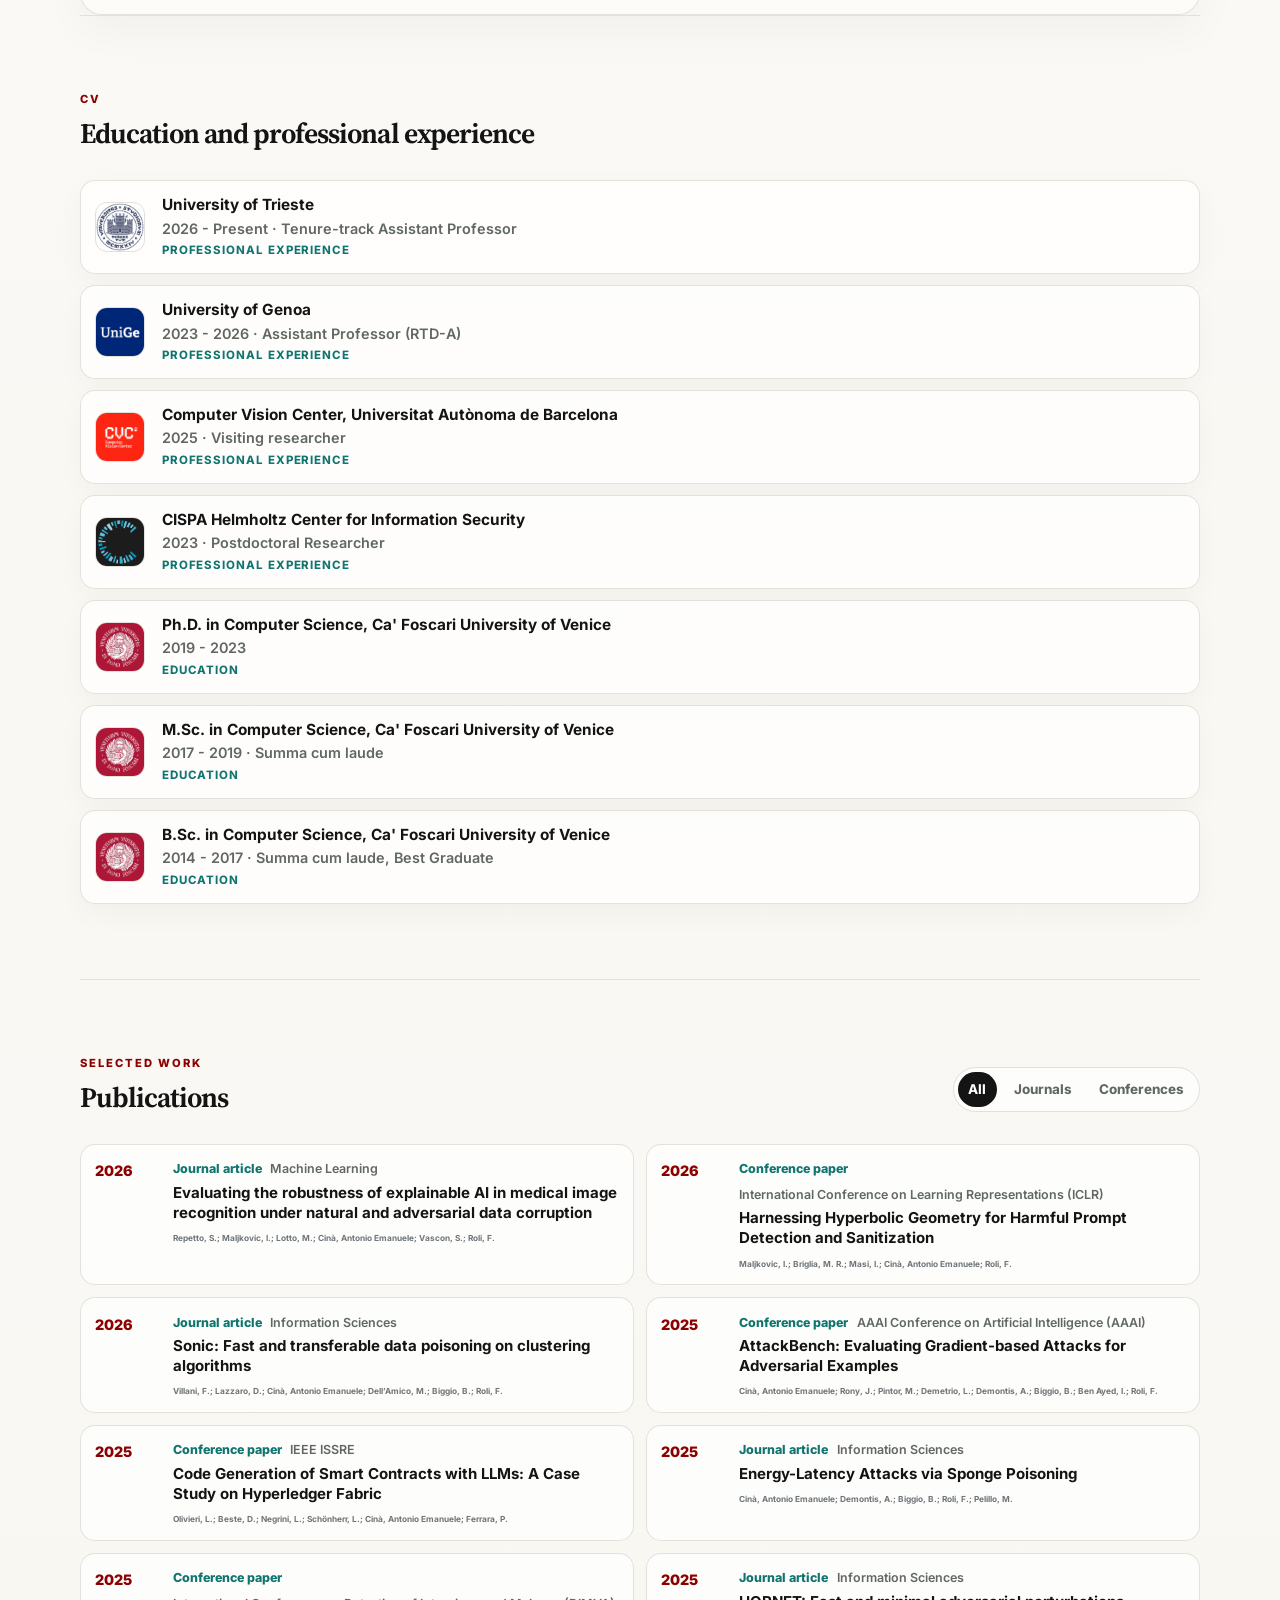
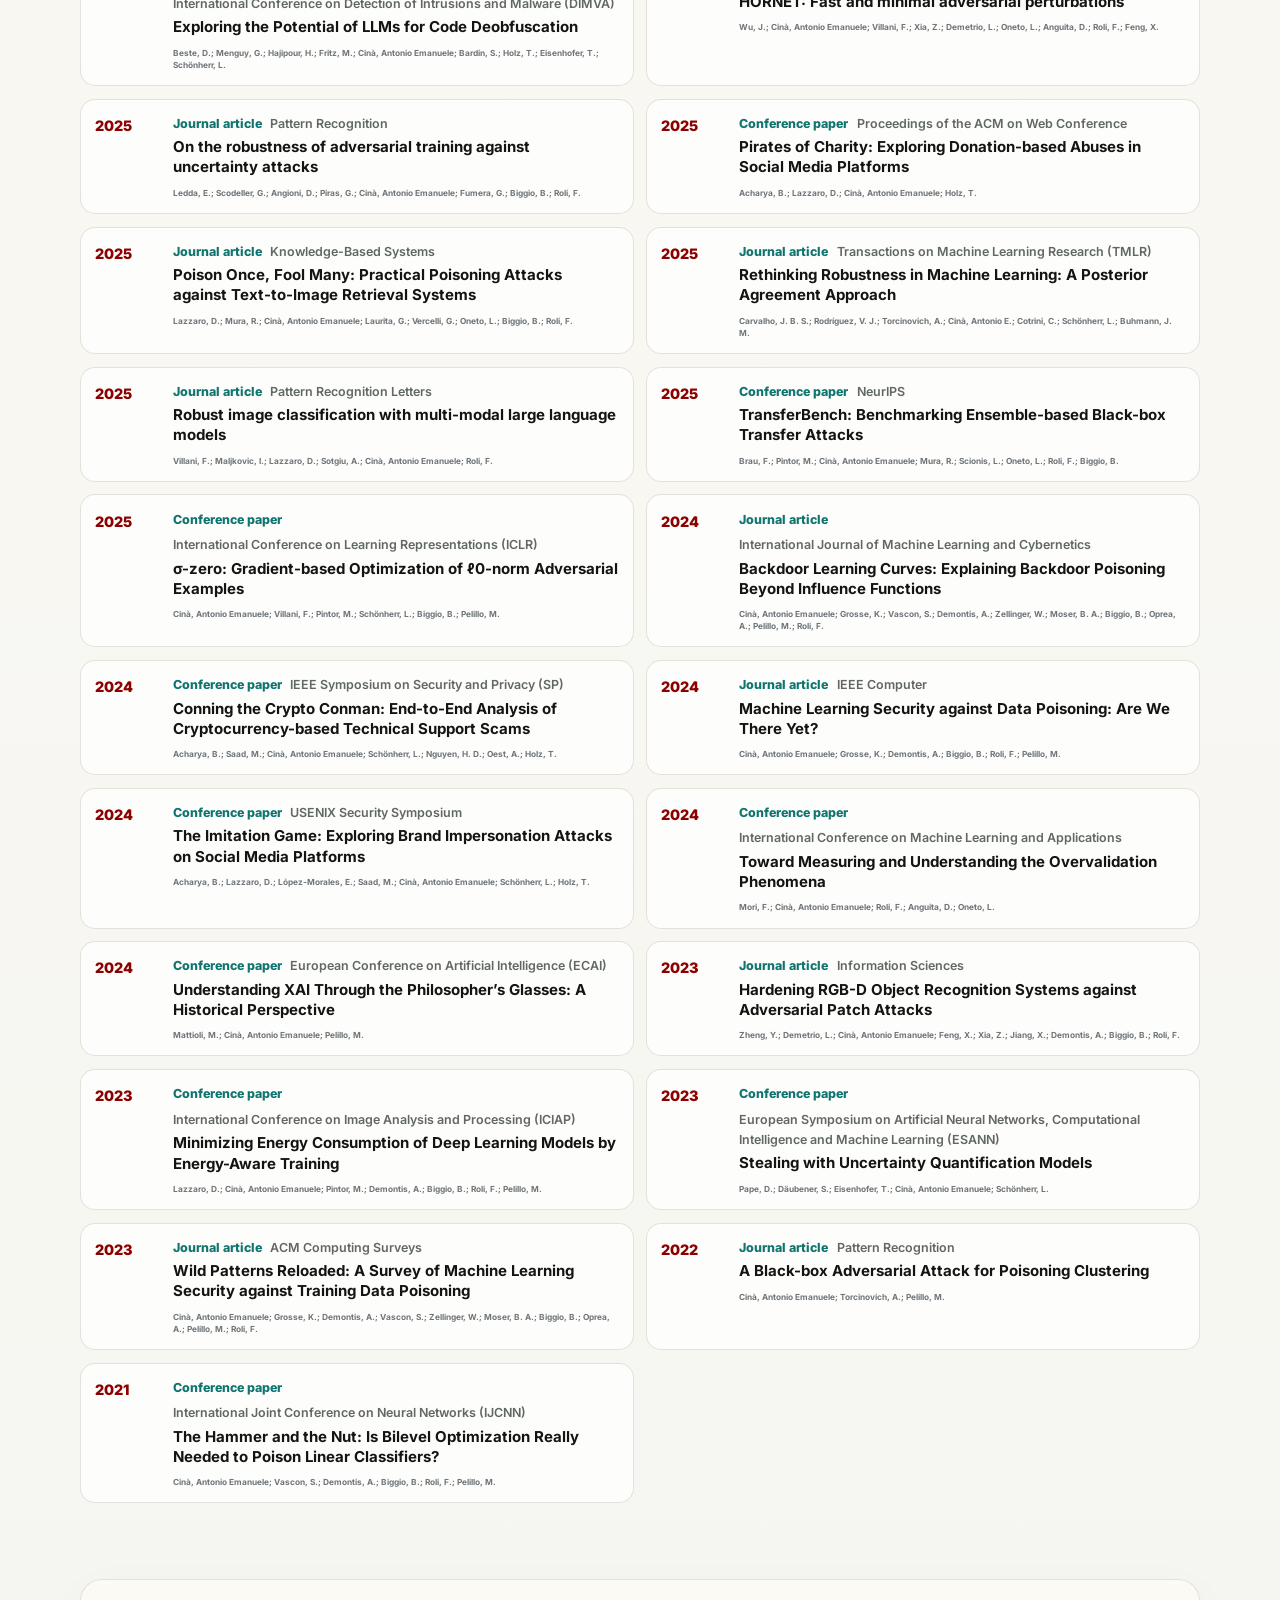
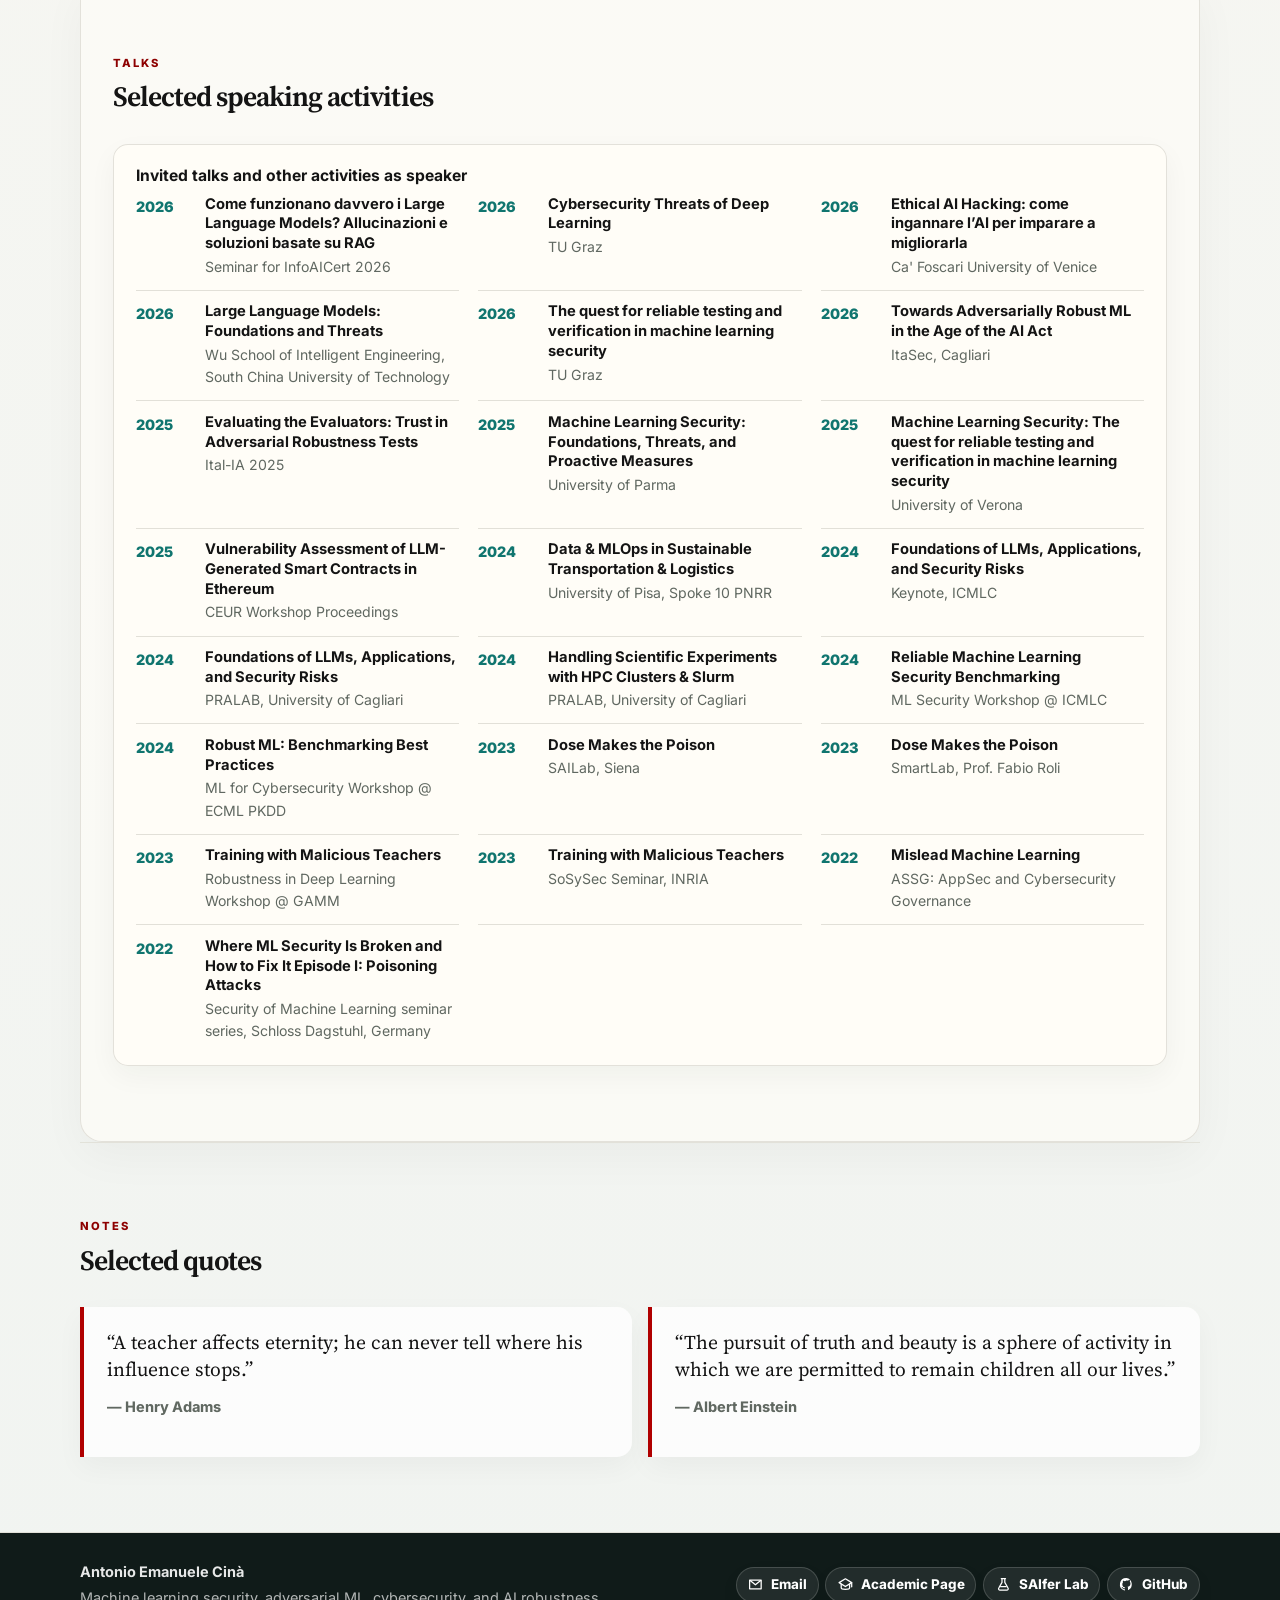
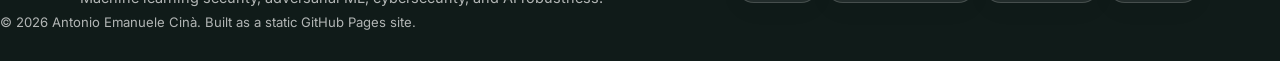
==== commit 917cae55: "seminar updates" ====
--- a/index.html
+++ b/index.html
@@ -93,17 +93,9 @@
           <h2 id="talks-title">Selected speaking activities</h2>
         </div>
         <div class="talk-grid">
-          <article class="talk-panel">
-            <h3>International conferences and workshops</h3>
-            <ol class="talk-list" id="conference-talks"></ol>
-          </article>
-          <article class="talk-panel">
-            <h3>Invited talks</h3>
-            <ol class="talk-list" id="invited-talks-list"></ol>
-          </article>
           <article class="talk-panel full">
-            <h3>Other activities as speaker</h3>
-            <ol class="talk-list compact" id="other-talks-list"></ol>
+            <h3>Invited talks and other activities as speaker</h3>
+            <ol class="talk-list compact" id="talks-list"></ol>
           </article>
         </div>
       </section>
